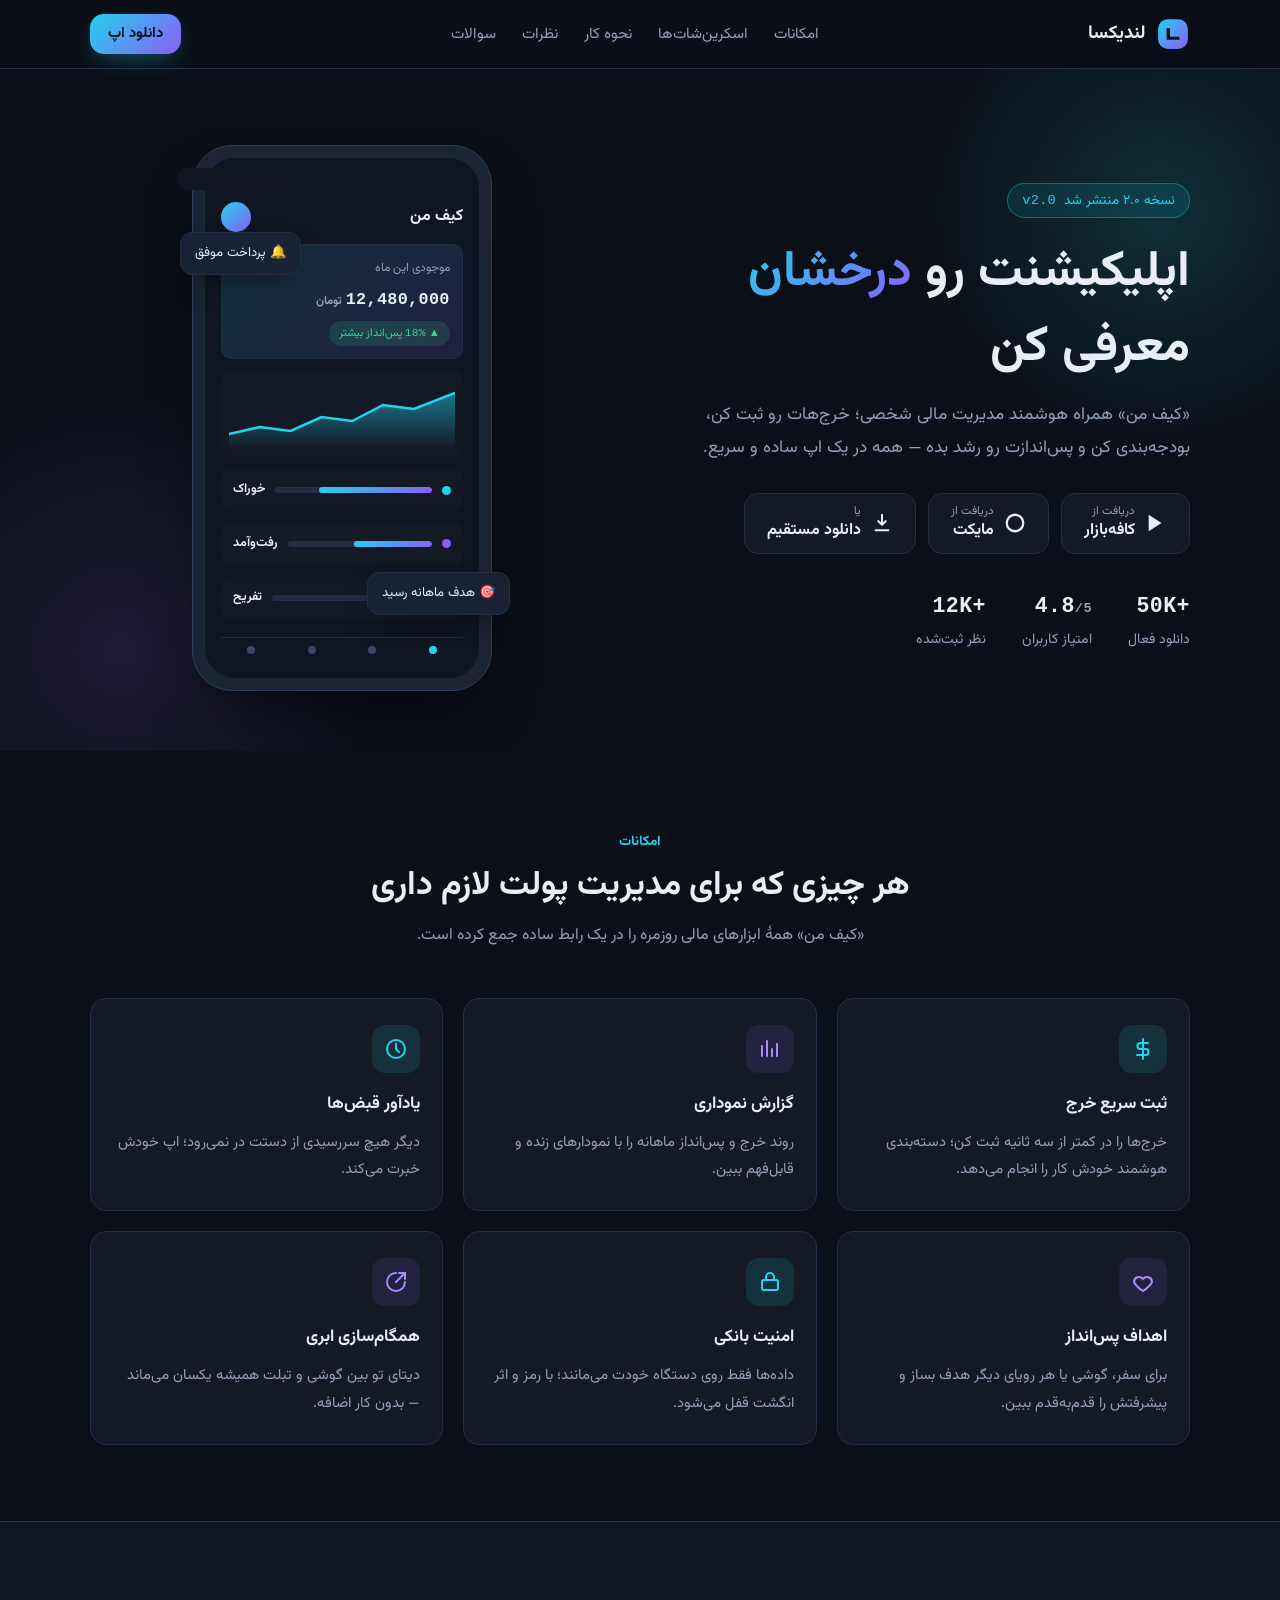
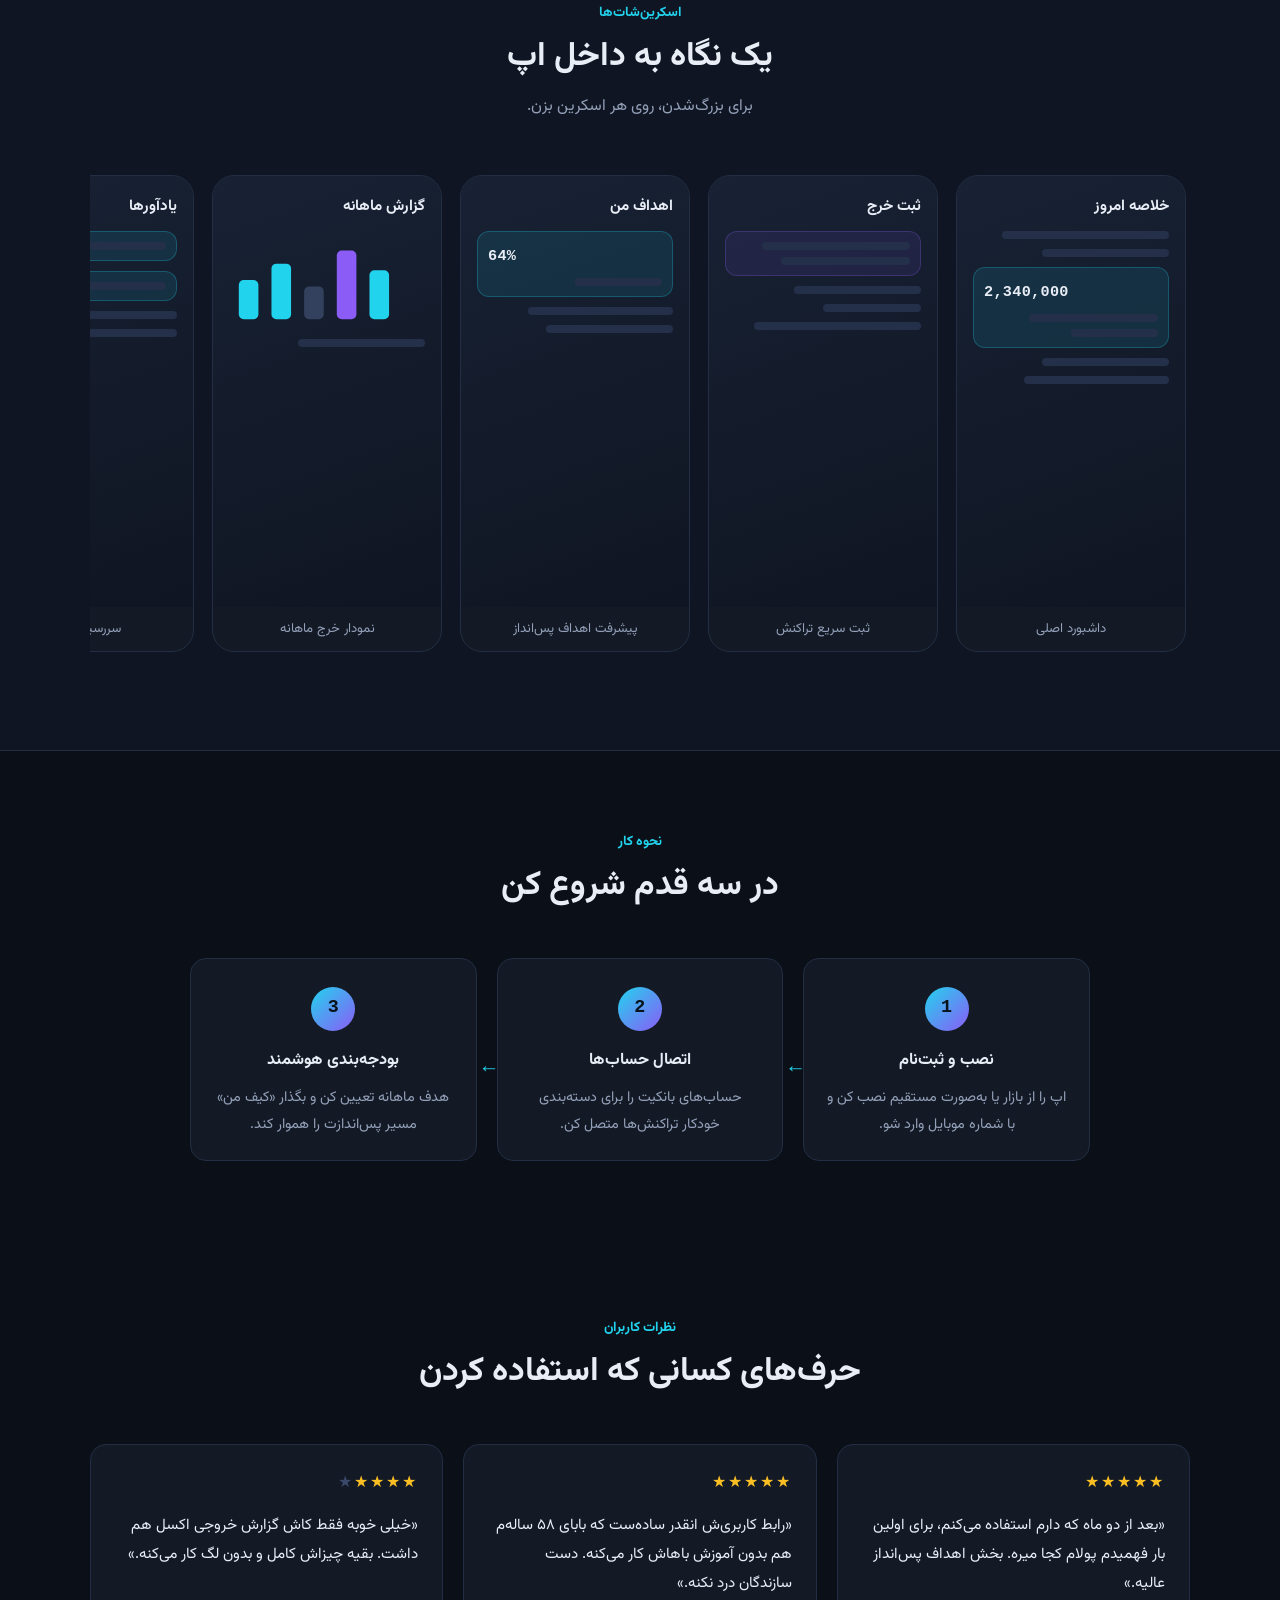
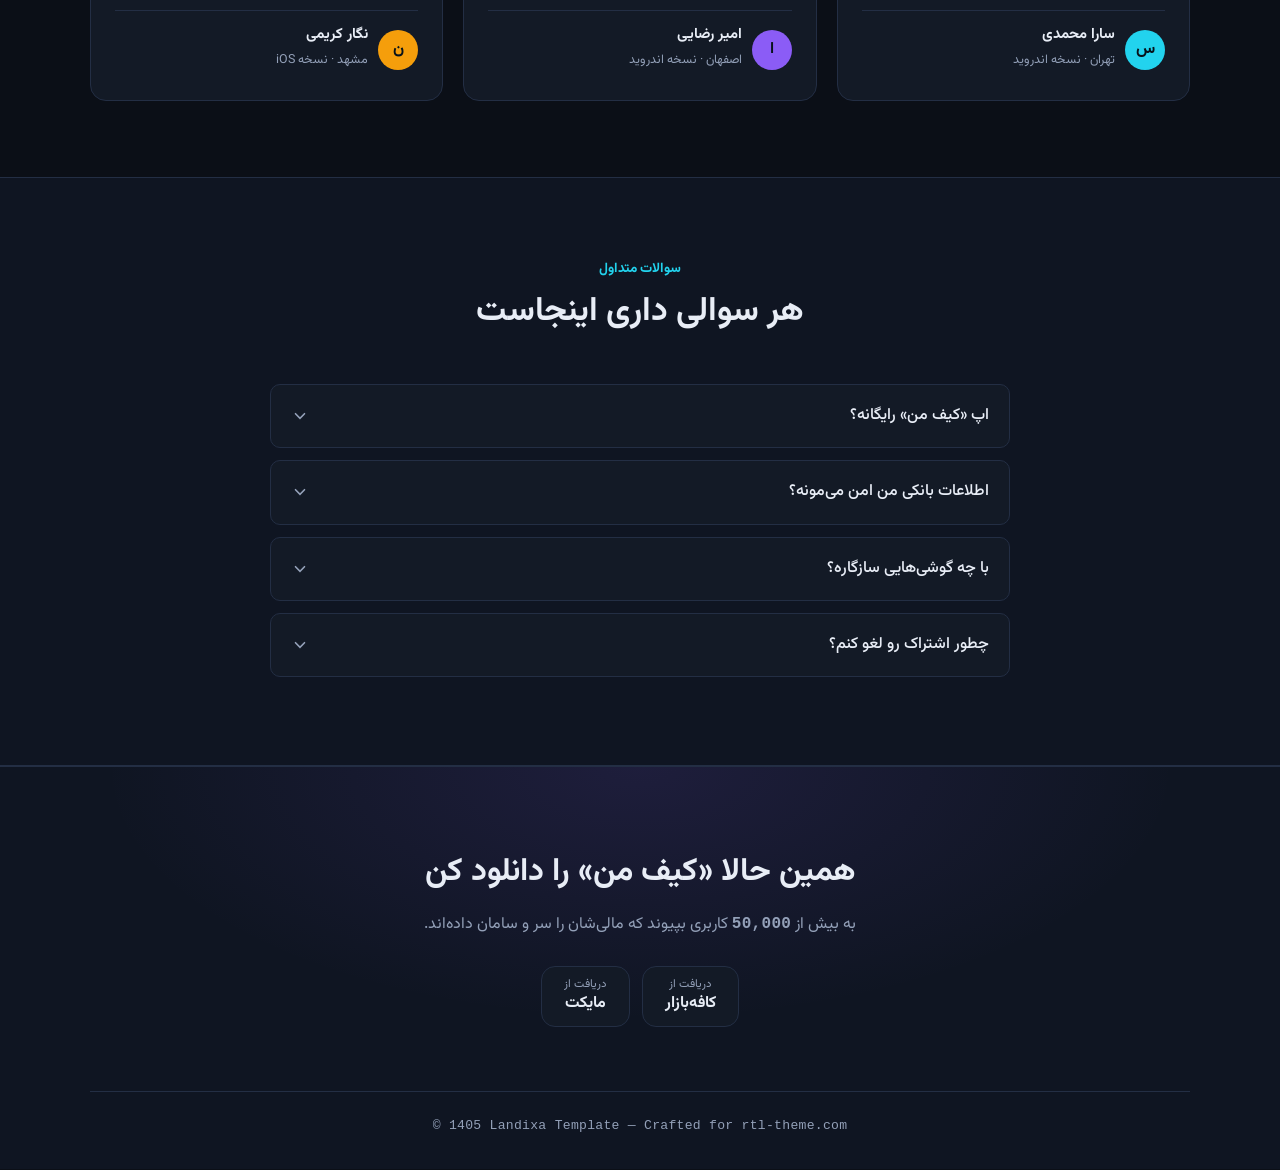
==== index.html @ c75c2a71 "bootstrap: import v1 draft + agent instructions, roadmap, design system" ====
<!DOCTYPE html>
<html lang="fa" dir="rtl">
<head>
<meta charset="UTF-8">
<meta name="viewport" content="width=device-width, initial-scale=1.0">
<title>لندیکسا | قالب HTML لندینگ معرفی اپلیکیشن</title>
<meta name="description" content="لندیکسا، قالب HTML راست‌چین برای معرفی و دانلود اپلیکیشن موبایل — سریع، ریسپانسیو و بدون وابستگی خارجی">
<link rel="stylesheet" href="assets/css/style.css">
</head>
<body>

<!-- ===== Header ===== -->
<header class="site-header" id="top">
  <div class="container header-inner">
    <a class="brand" href="#top" aria-label="لندیکسا">
      <svg class="brand-mark" viewBox="0 0 32 32" width="34" height="34" aria-hidden="true">
        <defs><linearGradient id="lg" x1="0" y1="0" x2="1" y2="1">
          <stop offset="0" stop-color="#22D3EE"/><stop offset="1" stop-color="#8B5CF6"/>
        </linearGradient></defs>
        <rect x="2" y="2" width="28" height="28" rx="9" fill="url(#lg)"/>
        <path d="M10 21.5V10.5h3.1v8.2H22v2.8z" fill="#0B0F17"/>
      </svg>
      <span class="brand-name">لندیکسا</span>
    </a>
    <nav class="main-nav" id="mainNav" aria-label="منوی اصلی">
      <a href="#features">امکانات</a>
      <a href="#screenshots">اسکرین‌شات‌ها</a>
      <a href="#how">نحوه کار</a>
      <a href="#reviews">نظرات</a>
      <a href="#faq">سوالات</a>
    </nav>
    <div class="header-actions">
      <a class="btn btn-primary btn-sm" href="#download">دانلود اپ</a>
      <button class="nav-toggle" id="navToggle" aria-expanded="false" aria-controls="mainNav" aria-label="باز و بسته کردن منو">
        <span></span><span></span><span></span>
      </button>
    </div>
  </div>
</header>

<main>
<!-- ===== Hero ===== -->
<section class="hero">
  <div class="container hero-grid">
    <div class="hero-copy">
      <span class="hero-badge">نسخه ۲.۰ منتشر شد <bdi class="en">v2.0</bdi></span>
      <h1>اپلیکیشنت رو <span class="grad">درخشان</span> معرفی کن</h1>
      <p class="lead">«کیف من» همراه هوشمند مدیریت مالی شخصی؛ خرج‌هات رو ثبت کن، بودجه‌بندی کن و پس‌اندازت رو رشد بده — همه در یک اپ ساده و سریع.</p>
      <div class="store-buttons">
        <a class="btn btn-store" href="#" aria-label="دریافت از کافه بازار">
          <svg viewBox="0 0 24 24" width="22" height="22" aria-hidden="true"><path d="M4 3l14 9L4 21V3z" fill="currentColor"/></svg>
          <span><small>دریافت از</small>کافه‌بازار</span>
        </a>
        <a class="btn btn-store" href="#" aria-label="دریافت از مایکت">
          <svg viewBox="0 0 24 24" width="22" height="22" aria-hidden="true"><circle cx="12" cy="12" r="9" fill="none" stroke="currentColor" stroke-width="2.5"/></svg>
          <span><small>دریافت از</small>مایکت</span>
        </a>
        <a class="btn btn-store" href="#" aria-label="دانلود مستقیم فایل نصب">
          <svg viewBox="0 0 24 24" width="22" height="22" aria-hidden="true"><path d="M12 3v11m0 0l-4-4m4 4l4-4M5 20h14" fill="none" stroke="currentColor" stroke-width="2.2" stroke-linecap="round"/></svg>
          <span><small>یا</small>دانلود مستقیم</span>
        </a>
      </div>
      <ul class="hero-stats">
        <li><b class="en">50K+</b><span>دانلود فعال</span></li>
        <li><b class="en">4.8<i>/5</i></b><span>امتیاز کاربران</span></li>
        <li><b class="en">12K+</b><span>نظر ثبت‌شده</span></li>
      </ul>
    </div>
    <div class="hero-visual" aria-hidden="true">
      <div class="phone">
        <div class="phone-notch"></div>
        <div class="phone-screen">
          <div class="app-head">
            <span class="app-title">کیف من</span>
            <span class="app-avatar"></span>
          </div>
          <div class="app-balance">
            <small>موجودی این ماه</small>
            <b><span class="en">12,480,000</span> <i>تومان</i></b>
            <span class="chip chip-up">▲ <span class="en">18%</span> پس‌انداز بیشتر</span>
          </div>
          <div class="app-chart">
            <svg viewBox="0 0 220 70" preserveAspectRatio="none">
              <defs><linearGradient id="cg" x1="0" y1="0" x2="0" y2="1">
                <stop offset="0" stop-color="#22D3EE" stop-opacity=".5"/><stop offset="1" stop-color="#22D3EE" stop-opacity="0"/>
              </linearGradient></defs>
              <path d="M0 55 L30 48 L60 52 L90 38 L120 42 L150 26 L180 30 L220 14 L220 70 L0 70 Z" fill="url(#cg)"/>
              <path d="M0 55 L30 48 L60 52 L90 38 L120 42 L150 26 L180 30 L220 14" fill="none" stroke="#22D3EE" stroke-width="2.5" stroke-linecap="round"/>
            </svg>
          </div>
          <div class="app-row"><span class="dot dot-a"></span><div class="bar"><i style="inline-size:72%"></i></div><b>خوراک</b></div>
          <div class="app-row"><span class="dot dot-b"></span><div class="bar"><i style="inline-size:54%"></i></div><b>رفت‌وآمد</b></div>
          <div class="app-row"><span class="dot dot-c"></span><div class="bar"><i style="inline-size:33%"></i></div><b>تفریح</b></div>
          <div class="app-nav"><span class="on"></span><span></span><span></span><span></span></div>
        </div>
      </div>
      <div class="float-chip fc-1">🔔 پرداخت موفق</div>
      <div class="float-chip fc-2">🎯 هدف ماهانه رسید</div>
    </div>
  </div>
</section>
<!-- ===== Features ===== -->
<section class="section" id="features">
  <div class="container">
    <div class="section-head">
      <span class="kicker">امکانات</span>
      <h2>هر چیزی که برای مدیریت پولت لازم داری</h2>
      <p>«کیف من» همهٔ ابزارهای مالی روزمره را در یک رابط ساده جمع کرده است.</p>
    </div>
    <div class="features-grid">
      <article class="feature-card">
        <div class="feature-icon"><svg viewBox="0 0 24 24" width="24" height="24" fill="none" stroke="currentColor" stroke-width="2" stroke-linecap="round"><path d="M12 2v20M17 6H9.5a3 3 0 000 6h5a3 3 0 010 6H6"/></svg></div>
        <h3>ثبت سریع خرج</h3>
        <p>خرج‌ها را در کمتر از سه ثانیه ثبت کن؛ دسته‌بندی هوشمند خودش کار را انجام می‌دهد.</p>
      </article>
      <article class="feature-card">
        <div class="feature-icon"><svg viewBox="0 0 24 24" width="24" height="24" fill="none" stroke="currentColor" stroke-width="2" stroke-linecap="round"><path d="M4 19V9m5 10V4m5 15v-7m5 7V7"/></svg></div>
        <h3>گزارش نموداری</h3>
        <p>روند خرج و پس‌انداز ماهانه را با نمودارهای زنده و قابل‌فهم ببین.</p>
      </article>
      <article class="feature-card">
        <div class="feature-icon"><svg viewBox="0 0 24 24" width="24" height="24" fill="none" stroke="currentColor" stroke-width="2" stroke-linecap="round"><circle cx="12" cy="12" r="9"/><path d="M12 7v5l3 3"/></svg></div>
        <h3>یادآور قبض‌ها</h3>
        <p>دیگر هیچ سررسیدی از دستت در نمی‌رود؛ اپ خودش خبرت می‌کند.</p>
      </article>
      <article class="feature-card">
        <div class="feature-icon"><svg viewBox="0 0 24 24" width="24" height="24" fill="none" stroke="currentColor" stroke-width="2" stroke-linecap="round"><path d="M12 21s-7-4.6-9-9a5 5 0 019-3 5 5 0 019 3c-2 4.4-9 9-9 9z"/></svg></div>
        <h3>اهداف پس‌انداز</h3>
        <p>برای سفر، گوشی یا هر رویای دیگر هدف بساز و پیشرفتش را قدم‌به‌قدم ببین.</p>
      </article>
      <article class="feature-card">
        <div class="feature-icon"><svg viewBox="0 0 24 24" width="24" height="24" fill="none" stroke="currentColor" stroke-width="2" stroke-linecap="round"><rect x="4" y="10" width="16" height="10" rx="2"/><path d="M8 10V7a4 4 0 018 0v3"/></svg></div>
        <h3>امنیت بانکی</h3>
        <p>داده‌ها فقط روی دستگاه خودت می‌مانند؛ با رمز و اثر انگشت قفل می‌شود.</p>
      </article>
      <article class="feature-card">
        <div class="feature-icon"><svg viewBox="0 0 24 24" width="24" height="24" fill="none" stroke="currentColor" stroke-width="2" stroke-linecap="round"><path d="M21 12a9 9 0 11-9-9"/><path d="M21 3l-9 9"/><path d="M15 3h6v6"/></svg></div>
        <h3>همگام‌سازی ابری</h3>
        <p>دیتای تو بین گوشی و تبلت همیشه یکسان می‌ماند — بدون کار اضافه.</p>
      </article>
    </div>
  </div>
</section>
<!-- ===== Screenshots ===== -->
<section class="section section-alt" id="screenshots">
  <div class="container">
    <div class="section-head">
      <span class="kicker">اسکرین‌شات‌ها</span>
      <h2>یک نگاه به داخل اپ</h2>
      <p>برای بزرگ‌شدن، روی هر اسکرین بزن.</p>
    </div>
    <div class="shots-scroll" tabindex="0" aria-label="گالری اسکرین‌شات — با اسکرول ببینید">
      <figure class="shot" data-shot>
        <div class="shot-screen">
          <b>خلاصه امروز</b>
          <span class="ln ln-a"></span><span class="ln ln-b"></span>
          <div class="shot-block"><b class="en">2,340,000</b><span class="ln ln-c"></span><span class="ln ln-d"></span></div>
          <span class="ln ln-b"></span><span class="ln ln-c"></span>
        </div>
        <figcaption class="shot-caption">داشبورد اصلی</figcaption>
      </figure>
      <figure class="shot" data-shot>
        <div class="shot-screen alt">
          <b>ثبت خرج</b>
          <div class="shot-block"><span class="ln ln-a"></span><span class="ln ln-c"></span></div>
          <span class="ln ln-b"></span><span class="ln ln-d"></span><span class="ln ln-a"></span>
        </div>
        <figcaption class="shot-caption">ثبت سریع تراکنش</figcaption>
      </figure>
      <figure class="shot" data-shot>
        <div class="shot-screen">
          <b>اهداف من</b>
          <div class="shot-block"><b class="en">64%</b><span class="ln ln-d"></span></div>
          <span class="ln ln-c"></span><span class="ln ln-b"></span>
        </div>
        <figcaption class="shot-caption">پیشرفت اهداف پس‌انداز</figcaption>
      </figure>
      <figure class="shot" data-shot>
        <div class="shot-screen alt">
          <b>گزارش ماهانه</b>
          <svg viewBox="0 0 120 60" style="inline-size:100%"><rect x="6" y="30" width="12" height="24" rx="3" fill="#22D3EE"/><rect x="26" y="20" width="12" height="34" rx="3" fill="#22D3EE"/><rect x="46" y="34" width="12" height="20" rx="3" fill="#33415E"/><rect x="66" y="12" width="12" height="42" rx="3" fill="#8B5CF6"/><rect x="86" y="24" width="12" height="30" rx="3" fill="#22D3EE"/></svg>
          <span class="ln ln-b"></span>
        </div>
        <figcaption class="shot-caption">نمودار خرج ماهانه</figcaption>
      </figure>
      <figure class="shot" data-shot>
        <div class="shot-screen">
          <b>یادآورها</b>
          <div class="shot-block"><span class="ln ln-a"></span></div>
          <div class="shot-block"><span class="ln ln-c"></span></div>
          <span class="ln ln-b"></span><span class="ln ln-d"></span>
        </div>
        <figcaption class="shot-caption">سررسید قبض‌ها</figcaption>
      </figure>
    </div>
  </div>
</section>

<!-- ===== How it works ===== -->
<section class="section" id="how">
  <div class="container">
    <div class="section-head">
      <span class="kicker">نحوه کار</span>
      <h2>در سه قدم شروع کن</h2>
    </div>
    <ol class="steps-grid">
      <li class="step-card">
        <b class="step-num en">1</b>
        <h3>نصب و ثبت‌نام</h3>
        <p>اپ را از بازار یا به‌صورت مستقیم نصب کن و با شماره موبایل وارد شو.</p>
      </li>
      <li class="step-card">
        <b class="step-num en">2</b>
        <h3>اتصال حساب‌ها</h3>
        <p>حساب‌های بانکیت را برای دسته‌بندی خودکار تراکنش‌ها متصل کن.</p>
      </li>
      <li class="step-card">
        <b class="step-num en">3</b>
        <h3>بودجه‌بندی هوشمند</h3>
        <p>هدف ماهانه تعیین کن و بگذار «کیف من» مسیر پس‌اندازت را هموار کند.</p>
      </li>
    </ol>
  </div>
</section>
<!-- ===== Reviews ===== -->
<section class="section" id="reviews">
  <div class="container">
    <div class="section-head">
      <span class="kicker">نظرات کاربران</span>
      <h2>حرف‌های کسانی که استفاده کردن</h2>
    </div>
    <div class="reviews-grid">
      <article class="review-card">
        <div class="review-stars" aria-label="امتیاز 5 از 5">★★★★★</div>
        <p>«بعد از دو ماه که دارم استفاده می‌کنم، برای اولین بار فهمیدم پولام کجا میره. بخش اهداف پس‌انداز عالیه.»</p>
        <footer><span class="review-avatar" style="--av:#22D3EE">س</span><div><b>سارا محمدی</b><small>تهران · نسخه اندروید</small></div></footer>
      </article>
      <article class="review-card">
        <div class="review-stars" aria-label="امتیاز 5 از 5">★★★★★</div>
        <p>«رابط کاربری‌ش انقدر ساده‌ست که بابای ۵۸ ساله‌م هم بدون آموزش باهاش کار می‌کنه. دست سازندگان درد نکنه.»</p>
        <footer><span class="review-avatar" style="--av:#8B5CF6">ا</span><div><b>امیر رضایی</b><small>اصفهان · نسخه اندروید</small></div></footer>
      </article>
      <article class="review-card">
        <div class="review-stars" aria-label="امتیاز 4 از 5">★★★★<span class="off">★</span></div>
        <p>«خیلی خوبه فقط کاش گزارش خروجی اکسل هم داشت. بقیه چیزاش کامل و بدون لگ کار می‌کنه.»</p>
        <footer><span class="review-avatar" style="--av:#F59E0B">ن</span><div><b>نگار کریمی</b><small>مشهد · نسخه iOS</small></div></footer>
      </article>
    </div>
  </div>
</section>

<!-- ===== FAQ ===== -->
<section class="section section-alt" id="faq">
  <div class="container faq-wrap">
    <div class="section-head">
      <span class="kicker">سوالات متداول</span>
      <h2>هر سوالی داری اینجاست</h2>
    </div>
    <details class="faq-item">
      <summary>اپ «کیف من» رایگانه؟<svg class="faq-chev" viewBox="0 0 24 24" width="18" height="18"><path d="M6 9l6 6 6-6" fill="none" stroke="currentColor" stroke-width="2.2" stroke-linecap="round"/></svg></summary>
      <p>نسخه پایه کاملاً رایگانه. امکانات حرفه‌ای مثل گزارش نامحدود و همگام‌سازی ابری در اشتراک «کیف من پلاس» ارائه می‌شود.</p>
    </details>
    <details class="faq-item">
      <summary>اطلاعات بانکی من امن می‌مونه؟<svg class="faq-chev" viewBox="0 0 24 24" width="18" height="18"><path d="M6 9l6 6 6-6" fill="none" stroke="currentColor" stroke-width="2.2" stroke-linecap="round"/></svg></summary>
      <p>بله. داده‌ها به‌صورت رمزنگاری‌شده فقط روی دستگاه شما ذخیره می‌شوند و هیچ اطلاعات حساسی روی سرور نگهداری نمی‌شود.</p>
    </details>
    <details class="faq-item">
      <summary>با چه گوشی‌هایی سازگاره؟<svg class="faq-chev" viewBox="0 0 24 24" width="18" height="18"><path d="M6 9l6 6 6-6" fill="none" stroke="currentColor" stroke-width="2.2" stroke-linecap="round"/></svg></summary>
      <p>اندروید <span class="en">8+</span> و iOS <span class="en">13+</span>. روی تبلت هم رابط بهینه‌شده دارد.</p>
    </details>
    <details class="faq-item">
      <summary>چطور اشتراک رو لغو کنم؟<svg class="faq-chev" viewBox="0 0 24 24" width="18" height="18"><path d="M6 9l6 6 6-6" fill="none" stroke="currentColor" stroke-width="2.2" stroke-linecap="round"/></svg></summary>
      <p>از مسیر تنظیمات ← حساب کاربری ← مدیریت اشتراک، هر زمان بدون جریمه قابل لغو است.</p>
    </details>
  </div>
</section>

<!-- ===== Final CTA + Footer ===== -->
</main>
<footer class="site-footer" id="download">
  <div class="container">
    <div class="cta-box">
      <h2>همین حالا «کیف من» را دانلود کن</h2>
      <p>به بیش از <b class="en">50,000</b> کاربری بپیوند که مالی‌شان را سر و سامان داده‌اند.</p>
      <div class="store-buttons center">
        <a class="btn btn-store light" href="#" aria-label="دریافت از کافه بازار"><span><small>دریافت از</small>کافه‌بازار</span></a>
        <a class="btn btn-store light" href="#" aria-label="دریافت از مایکت"><span><small>دریافت از</small>مایکت</span></a>
      </div>
    </div>
    <div class="footer-bottom en">© 1405 Landixa Template — Crafted for rtl-theme.com</div>
  </div>
</footer>

<!-- Lightbox (single instance) -->
<div class="lightbox" id="lightbox" role="dialog" aria-modal="true" aria-label="نمایش اسکرین‌شات">
  <button class="lb-close" id="lbClose" aria-label="بستن">×</button>
  <div class="lb-body" id="lbBody"></div>
</div>
<script src="assets/js/main.js" defer></script>
</body>
</html>
---- assets/css/style.css ----
/* ============================================================
   Landixa — RTL App-Landing HTML Template
   style.css · part 1: tokens, base, fonts, header, hero
   Logical properties only (inline-start/end) — LTR twin flips via [dir]
   ============================================================ */

/* ---- Fonts (local, no CDN) ---- */
@font-face{font-family:'Vazirmatn';src:url('../fonts/Vazirmatn-Regular.woff2') format('woff2');
  font-weight:400;font-style:normal;font-display:swap}
@font-face{font-family:'Vazirmatn';src:url('../fonts/Vazirmatn-Medium.woff2') format('woff2');
  font-weight:500 600;font-style:normal;font-display:swap}
@font-face{font-family:'Vazirmatn';src:url('../fonts/Vazirmatn-Bold.woff2') format('woff2');
  font-weight:700 800;font-style:normal;font-display:swap}

/* ---- Design tokens ---- */
:root{
  --bg:#0B0F17;
  --bg-soft:#0F1522;
  --card:#131A26;
  --card-2:#182234;
  --border:#232E44;
  --text:#E8EDF6;
  --muted:#93A0B8;
  --accent:#22D3EE;
  --accent-2:#8B5CF6;
  --grad:linear-gradient(135deg,#22D3EE,#8B5CF6);
  --radius:16px;
  --radius-sm:10px;
  --container:1140px;
  --mono:"Consolas","Menlo",monospace;
}

/* ---- Base / reset ---- */
*,*::before,*::after{box-sizing:border-box;margin:0;padding:0}
html{scroll-behavior:smooth;scroll-padding-block-start:84px}
body{
  font-family:'Vazirmatn',Tahoma,sans-serif;
  background:var(--bg);color:var(--text);
  line-height:1.9;               /* Persian needs tall leading */
  letter-spacing:0;              /* connected script — never track */
  overflow-x:hidden;
  text-align:start;
}
img,svg{display:block;max-width:100%}
a{color:inherit;text-decoration:none}
ul{list-style:none}
button{font-family:inherit;background:none;border:0;color:inherit;cursor:pointer}
.container{max-width:var(--container);margin-inline:auto;padding-inline:20px}

/* Latin fragments (numbers/emails) stay LTR + monospace per house standard */
.en{font-family:var(--mono);direction:ltr;unicode-bidi:isolate;letter-spacing:.02em}

/* Dark custom scrollbar (house standard) */
::-webkit-scrollbar{width:10px;height:10px}
::-webkit-scrollbar-track{background:var(--bg)}
::-webkit-scrollbar-thumb{background:#2A3650;border-radius:8px;border:2px solid var(--bg)}
::-webkit-scrollbar-thumb:hover{background:#3A4869}
html{scrollbar-color:#2A3650 var(--bg);scrollbar-width:thin}

/* Focus ring — visible for keyboard users */
:focus-visible{outline:2px solid var(--accent);outline-offset:3px;border-radius:4px}

/* ---- Buttons ---- */
.btn{display:inline-flex;align-items:center;gap:10px;font-weight:700;border-radius:14px;
  transition:transform .18s ease, box-shadow .18s ease, background-color .18s ease;line-height:1.6}
.btn:hover{transform:translateY(-2px)}
.btn-primary{background:var(--grad);color:#07121A;padding:12px 26px;
  box-shadow:0 8px 24px -8px rgba(34,211,238,.45)}
.btn-primary:hover{box-shadow:0 12px 30px -8px rgba(139,92,246,.55)}
.btn-sm{padding:8px 18px;font-size:.92rem}
.btn-store{background:var(--card);border:1px solid var(--border);padding:10px 22px;color:var(--text)}
.btn-store small{display:block;font-weight:400;font-size:.72rem;color:var(--muted);line-height:1.3}
.btn-store span{font-weight:700;font-size:1rem;line-height:1.5}
.btn-store:hover{background:var(--card-2)}

/* ---- Header ---- */
.site-header{position:sticky;top:0;z-index:50;background:rgba(11,15,23,.82);
  backdrop-filter:blur(14px);-webkit-backdrop-filter:blur(14px);
  border-bottom:1px solid var(--border)}
.header-inner{display:flex;align-items:center;justify-content:space-between;gap:16px;height:68px}
.brand{display:flex;align-items:center;gap:10px;font-weight:800;font-size:1.15rem}
.main-nav{display:flex;gap:26px;font-size:.95rem;color:var(--muted)}
.main-nav a{position:relative;padding-block:6px;transition:color .15s ease}
.main-nav a:hover{color:var(--text)}
.main-nav a::after{content:'';position:absolute;inset-inline-start:0;bottom:0;width:0;height:2px;
  background:var(--grad);border-radius:2px;transition:width .2s ease}
.main-nav a:hover::after{width:100%}
.header-actions{display:flex;align-items:center;gap:12px}
.nav-toggle{display:none;flex-direction:column;gap:5px;padding:8px}
.nav-toggle span{width:22px;height:2px;background:var(--text);border-radius:2px;transition:.25s}
.nav-toggle[aria-expanded="true"] span:nth-child(1){transform:translateY(7px) rotate(45deg)}
.nav-toggle[aria-expanded="true"] span:nth-child(2){opacity:0}
.nav-toggle[aria-expanded="true"] span:nth-child(3){transform:translateY(-7px) rotate(-45deg)}

/* ---- Hero ---- */
.hero{position:relative;padding-block:76px 60px;overflow:hidden}
.hero::before{content:'';position:absolute;inset-inline-start:-140px;top:-120px;width:520px;height:520px;
  background:radial-gradient(circle,rgba(34,211,238,.16),transparent 65%);pointer-events:none}
.hero::after{content:'';position:absolute;inset-inline-end:-160px;bottom:-180px;width:560px;height:560px;
  background:radial-gradient(circle,rgba(139,92,246,.14),transparent 65%);pointer-events:none}
.hero-grid{position:relative;display:grid;grid-template-columns:1.05fr .95fr;gap:40px;align-items:center}
.hero-badge{display:inline-flex;align-items:center;gap:8px;background:rgba(34,211,238,.1);
  border:1px solid rgba(34,211,238,.35);color:var(--accent);border-radius:999px;
  padding:4px 14px;font-size:.85rem;margin-block-end:18px}
.hero h1{font-size:clamp(1.9rem,4.2vw,3.1rem);font-weight:800;line-height:1.5;margin-block-end:14px}
.grad{background:var(--grad);-webkit-background-clip:text;background-clip:text;color:transparent}
.lead{color:var(--muted);font-size:1.08rem;max-width:52ch;margin-block-end:28px}
.store-buttons{display:flex;flex-wrap:wrap;gap:12px;margin-block-end:32px}
.hero-stats{display:flex;gap:36px;flex-wrap:wrap}
.hero-stats li{display:flex;flex-direction:column}
.hero-stats b{font-size:1.35rem;font-weight:800}
.hero-stats b i{font-style:normal;font-size:.85rem;color:var(--muted)}
.hero-stats span{color:var(--muted);font-size:.88rem}
/* ---- Hero phone mockup (pure CSS/SVG) ---- */
.hero-visual{position:relative;width:fit-content;margin-inline:auto}
.phone{width:min(300px,80vw);background:#1B2434;border:1px solid #303D5C;border-radius:40px;
  padding:12px;box-shadow:0 30px 60px -20px rgba(0,0,0,.6);position:relative;z-index:1;
  animation:floaty 6s ease-in-out infinite}
@keyframes floaty{0%,100%{transform:translateY(0)}50%{transform:translateY(-10px)}}
.phone-notch{position:absolute;top:22px;inset-inline-start:50%;transform:translateX(-50%);
  width:110px;height:22px;background:#10151F;border-radius:999px;z-index:2}
.phone-screen{background:var(--bg-soft);border-radius:30px;padding:44px 16px 16px;display:flex;
  flex-direction:column;gap:12px;min-height:520px}
.app-head{display:flex;align-items:center;justify-content:space-between}
.app-title{font-weight:800;font-size:1rem}
.app-avatar{width:30px;height:30px;border-radius:50%;background:var(--grad)}
.app-balance{background:linear-gradient(135deg,rgba(34,211,238,.14),rgba(139,92,246,.14));
  border:1px solid var(--border);border-radius:var(--radius-sm);padding:12px;display:flex;
  flex-direction:column;gap:4px}
.app-balance small{color:var(--muted);font-size:.75rem}
.app-balance b{font-size:1.05rem}
.app-balance i{font-style:normal;font-size:.72rem;color:var(--muted)}
.chip{align-self:flex-start;border-radius:999px;padding:2px 10px;font-size:.7rem}
.chip-up{background:rgba(52,211,153,.15);color:#34D399}
.app-chart{background:var(--card);border-radius:var(--radius-sm);padding:8px;height:86px}
.app-chart svg{width:100%;height:100%}
.app-row{display:flex;align-items:center;gap:10px;background:var(--card);
  border-radius:var(--radius-sm);padding:9px 12px;font-size:.78rem}
.dot{width:9px;height:9px;border-radius:50%}
.dot-a{background:#22D3EE}.dot-b{background:#8B5CF6}.dot-c{background:#F59E0B}
.bar{flex:1;height:6px;background:#232E44;border-radius:99px;overflow:hidden}
.bar i{display:block;height:100%;background:var(--grad);border-radius:99px}
.app-nav{margin-top:auto;display:flex;justify-content:space-around;padding-block:8px;
  border-top:1px solid var(--border)}
.app-nav span{width:8px;height:8px;border-radius:50%;background:#3A4869}
.app-nav .on{background:var(--accent)}
.float-chip{position:absolute;background:var(--card-2);border:1px solid var(--border);
  border-radius:12px;padding:8px 14px;font-size:.82rem;box-shadow:0 12px 28px -10px rgba(0,0,0,.55);z-index:2}
.fc-1{top:16%;inset-inline-end:-4%;animation:floaty 7s ease-in-out infinite}
.fc-2{bottom:14%;inset-inline-start:-6%;animation:floaty 8s ease-in-out infinite reverse}

/* ---- Section scaffolding ---- */
.section{padding-block:76px}
.section-head{text-align:center;max-width:60ch;margin-inline:auto;margin-block-end:46px}
.section-head .kicker{display:inline-block;color:var(--accent);font-weight:700;font-size:.85rem;
  margin-block-end:6px}
.section-head h2{font-size:clamp(1.5rem,3vw,2.1rem);font-weight:800;line-height:1.5}
.section-head p{color:var(--muted);margin-block-start:10px}

/* ---- Features grid ---- */
.features-grid{display:grid;grid-template-columns:repeat(3,1fr);gap:20px}
.feature-card{background:var(--card);border:1px solid var(--border);border-radius:var(--radius);
  padding:26px 22px;transition:transform .2s ease,border-color .2s ease}
.feature-card:hover{transform:translateY(-4px);border-color:#3A4869}
.feature-icon{width:48px;height:48px;border-radius:13px;display:grid;place-items:center;
  background:rgba(34,211,238,.12);color:var(--accent);margin-block-end:16px}
.feature-card:nth-child(even) .feature-icon{background:rgba(139,92,246,.12);color:#A78BFA}
.feature-card h3{font-size:1.05rem;font-weight:700;margin-block-end:8px}
.feature-card p{color:var(--muted);font-size:.92rem}
/* ---- Screenshots strip ---- */
.section-alt{background:var(--bg-soft);border-block:1px solid var(--border)}
.shots-scroll{display:flex;gap:18px;overflow-x:auto;padding:6px 4px 22px;
  scroll-snap-type:x mandatory}
.shots-scroll .shot{flex:0 0 auto;width:min(230px,60vw);scroll-snap-align:center;
  border-radius:22px;border:1px solid var(--border);overflow:hidden;cursor:zoom-in;
  transition:border-color .2s ease,transform .2s ease;background:var(--card)}
.shots-scroll .shot:hover{border-color:#3A4869;transform:translateY(-4px)}
.shot-screen{aspect-ratio:9/17;display:flex;flex-direction:column;gap:10px;padding:16px;
  background:linear-gradient(160deg,var(--card-2),var(--bg-soft))}
.shot-screen b{font-size:.95rem}
.shot-screen .ln{height:8px;border-radius:99px;background:#24304A}
.ln-a{inline-size:85%}.ln-b{inline-size:65%}.ln-c{inline-size:74%}.ln-d{inline-size:50%}
.shot-block{border-radius:12px;background:rgba(34,211,238,.1);border:1px solid rgba(34,211,238,.25);
  padding:10px;display:flex;flex-direction:column;gap:7px}
.shot-screen.alt .shot-block{background:rgba(139,92,246,.1);border-color:rgba(139,92,246,.25)}
.shot-caption{padding:10px 14px;font-size:.82rem;color:var(--muted);text-align:center}

/* lightbox */
.lightbox{position:fixed;inset:0;z-index:100;display:none;place-items:center;
  background:rgba(5,8,14,.86);backdrop-filter:blur(6px)}
.lightbox.open{display:grid}
.lightbox .lb-body{width:min(320px,88vw);max-height:84vh;overflow:auto;border-radius:24px;
  background:var(--bg-soft);border:1px solid var(--border);box-shadow:0 40px 80px -20px #000}
.lb-close{position:absolute;top:20px;inset-inline-end:24px;font-size:1.6rem;color:var(--muted);
  width:44px;height:44px;border-radius:50%;background:var(--card);border:1px solid var(--border)}
.lb-close:hover{color:var(--text)}

/* ---- How it works ---- */
.steps-grid{counter-reset:step;display:grid;grid-template-columns:repeat(3,1fr);gap:20px;
  max-width:900px;margin-inline:auto}
.step-card{position:relative;background:var(--card);border:1px solid var(--border);
  border-radius:var(--radius);padding:28px 22px 22px;text-align:center;
  display:flex;flex-direction:column;align-items:center;gap:8px}
.step-num{width:44px;height:44px;border-radius:50%;background:var(--grad);color:#07121A;
  font-weight:800;font-size:1.15rem;display:grid;place-items:center;margin-block-end:6px}
.step-card h3{font-size:1.02rem;font-weight:700}
.step-card p{color:var(--muted);font-size:.9rem}

/* arrow between steps points forward in reading order (RTL-aware) */
.steps-grid{position:relative}
@media(min-width:769px){
  .step-card:not(:last-child)::after{content:'←';position:absolute;top:46%;
    inset-inline-end:-19px;font-size:1.3rem;color:var(--accent);z-index:2}
}
[dir="ltr"] .step-card:not(:last-child)::after{content:'→'}
/* ---- Reviews ---- */
.reviews-grid{display:grid;grid-template-columns:repeat(3,1fr);gap:20px}
.review-card{background:var(--card);border:1px solid var(--border);border-radius:var(--radius);
  padding:24px;display:flex;flex-direction:column;gap:12px}
.review-stars{color:#FBBF24;font-size:1rem;letter-spacing:2px}
.review-stars .off{color:#3A4869}
.review-card p{color:var(--text);font-size:.95rem}
.review-card footer{display:flex;align-items:center;gap:10px;margin-block-start:auto;
  padding-block-start:14px;border-block-start:1px solid var(--border)}
.review-avatar{width:40px;height:40px;border-radius:50%;display:grid;place-items:center;
  font-weight:800;color:#07121A;background:var(--av,var(--accent))}
.review-card footer b{font-size:.92rem;display:block;line-height:1.4}
.review-card footer small{color:var(--muted);font-size:.78rem}

/* ---- FAQ (native details, zero-JS fallback) ---- */
.faq-wrap{max-width:780px}
.faq-item{background:var(--card);border:1px solid var(--border);border-radius:var(--radius-sm);
  margin-block-end:12px;overflow:hidden}
.faq-item summary{list-style:none;display:flex;align-items:center;justify-content:space-between;
  gap:12px;padding:16px 20px;font-weight:600;cursor:pointer}
.faq-item summary::-webkit-details-marker{display:none}
.faq-chev{flex:0 0 auto;color:var(--muted);transition:transform .25s ease}
.faq-item[open] .faq-chev{transform:rotate(180deg)}
.faq-item[open] summary{color:var(--accent)}
.faq-item p{padding:0 20px 18px;color:var(--muted);font-size:.94rem}

/* ---- Final CTA + Footer ---- */
.site-footer{padding-block:80px 30px;background:
  radial-gradient(60% 90% at 50% 0%,rgba(139,92,246,.12),transparent 70%),var(--bg-soft);
  border-block-start:1px solid var(--border)}
.cta-box{text-align:center;max-width:560px;margin-inline:auto;margin-block-end:64px}
.cta-box h2{font-size:clamp(1.4rem,3vw,2rem);font-weight:800;margin-block-end:10px;line-height:1.6}
.cta-box p{color:var(--muted);margin-block-end:26px}
.store-buttons.center{justify-content:center}
.btn-store.light:hover{border-color:var(--accent)}
.footer-bottom{color:var(--muted);font-size:.82rem;text-align:center;
  padding-block-start:22px;border-block-start:1px solid var(--border)}
/* ---- Responsive ---- */
@media(max-width:960px){
  .hero-grid{grid-template-columns:1fr;text-align:center}
  .hero-copy{display:flex;flex-direction:column;align-items:center}
  .lead{margin-inline:auto}
  .features-grid,.reviews-grid{grid-template-columns:repeat(2,1fr)}
  .steps-grid{grid-template-columns:1fr;max-width:440px}
}
@media(min-width:769px) and (max-width:960px){
  .step-card:not(:last-child)::after{content:''}
}
@media(max-width:768px){
  html{scroll-padding-block-start:70px}
  .main-nav{position:fixed;inset-block-start:68px;inset-inline:0;flex-direction:column;
    background:var(--bg-soft);border-block:1px solid var(--border);padding:18px 24px;gap:16px;
    transform:translateY(-130%);transition:transform .28s ease;z-index:40}
  .main-nav.open{transform:translateY(0)}
  .nav-toggle{display:flex}
  .header-actions .btn{display:none}  /* hero store buttons are immediately visible below */
  .hero{padding-block:48px 40px}
  .section{padding-block:56px}
  .float-chip{display:none}
  .fc-1{inset-inline-end:0}.fc-2{inset-inline-start:0}
  .features-grid,.reviews-grid{grid-template-columns:1fr}
  .store-buttons .btn-store{flex:1 1 auto;justify-content:center}
  .hero-stats{gap:22px}
}
@media(prefers-reduced-motion:reduce){
  *,*::before,*::after{animation:none!important;transition:none!important}
  html{scroll-behavior:auto}
}

/* ---- Reveal-on-scroll states (added by main.js) ---- */
.will-reveal{opacity:0;transform:translateY(18px);
  transition:opacity .55s ease,transform .55s ease}
.will-reveal.revealed{opacity:1;transform:none}

/* ---- Print safety (buyers may print the page) ---- */
@media print{
  body{background:#fff;color:#111}
  .site-header,.site-footer,.lightbox{display:none}
}
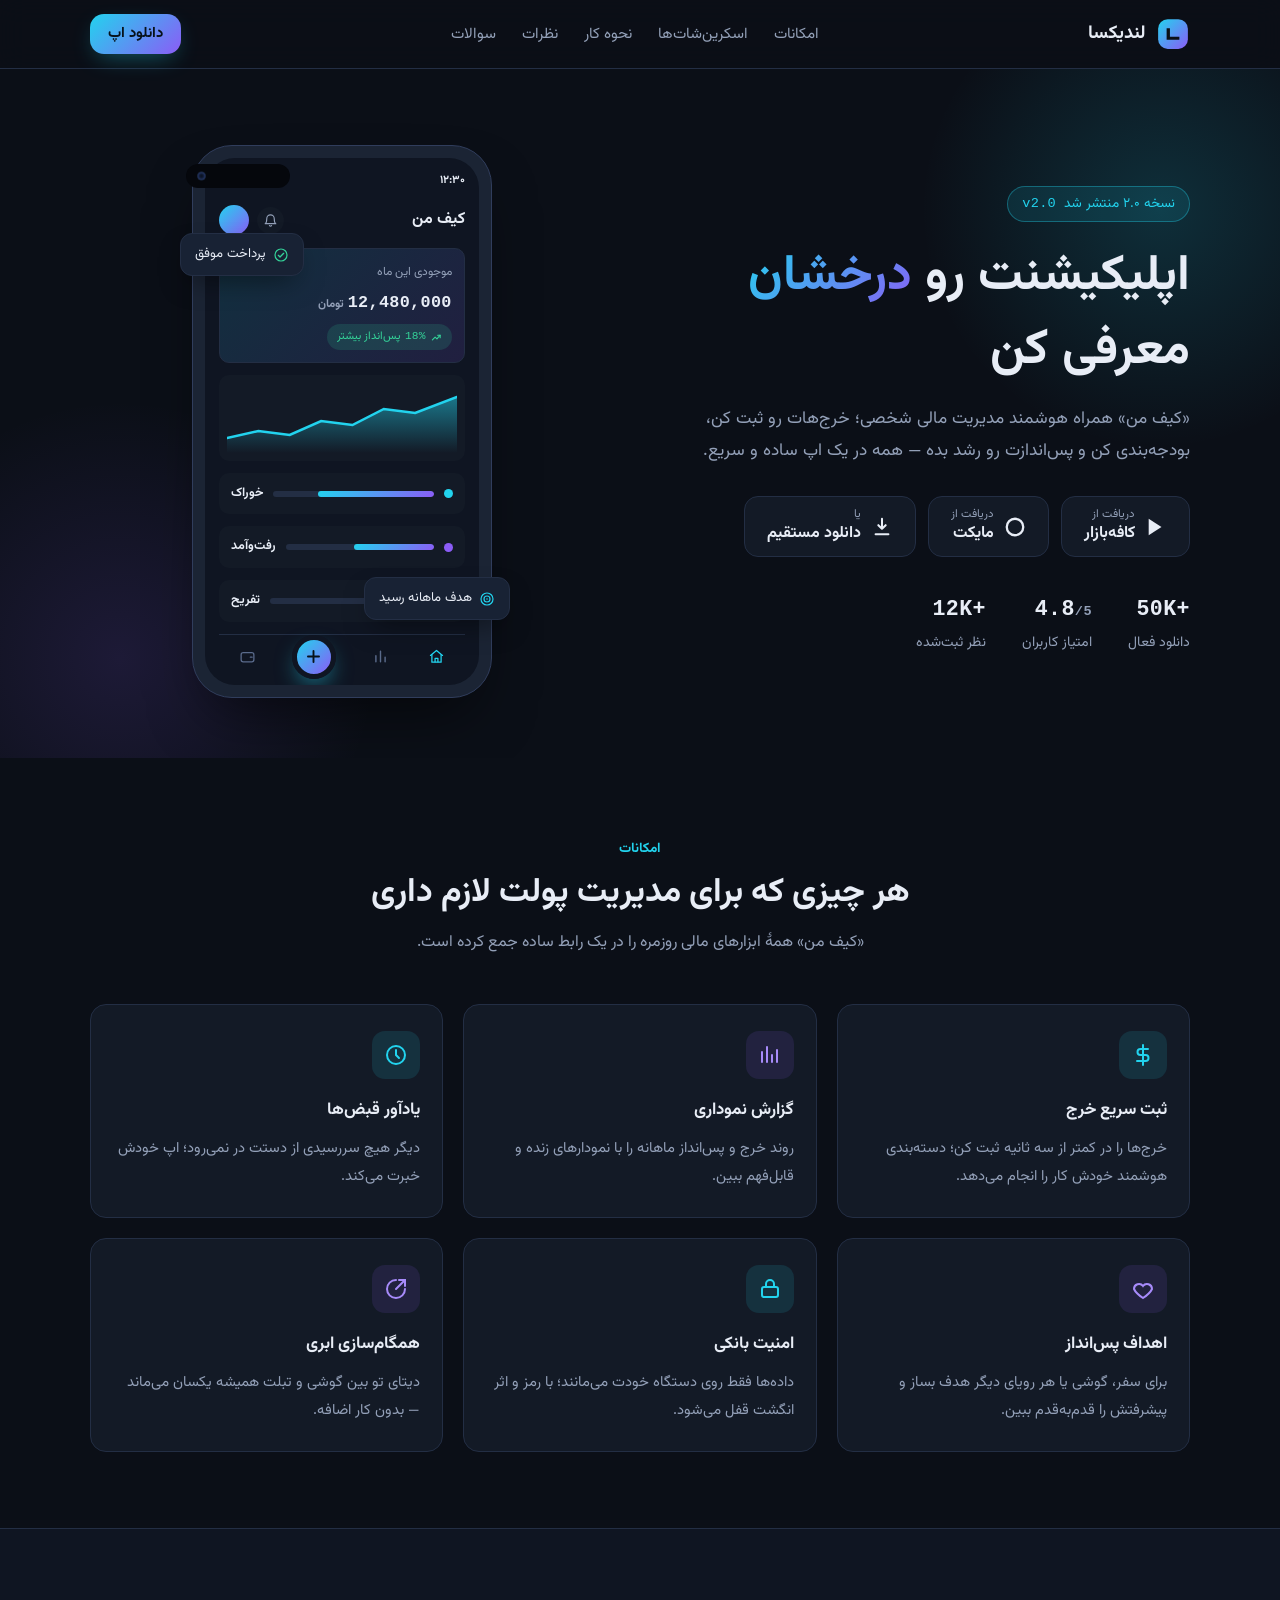
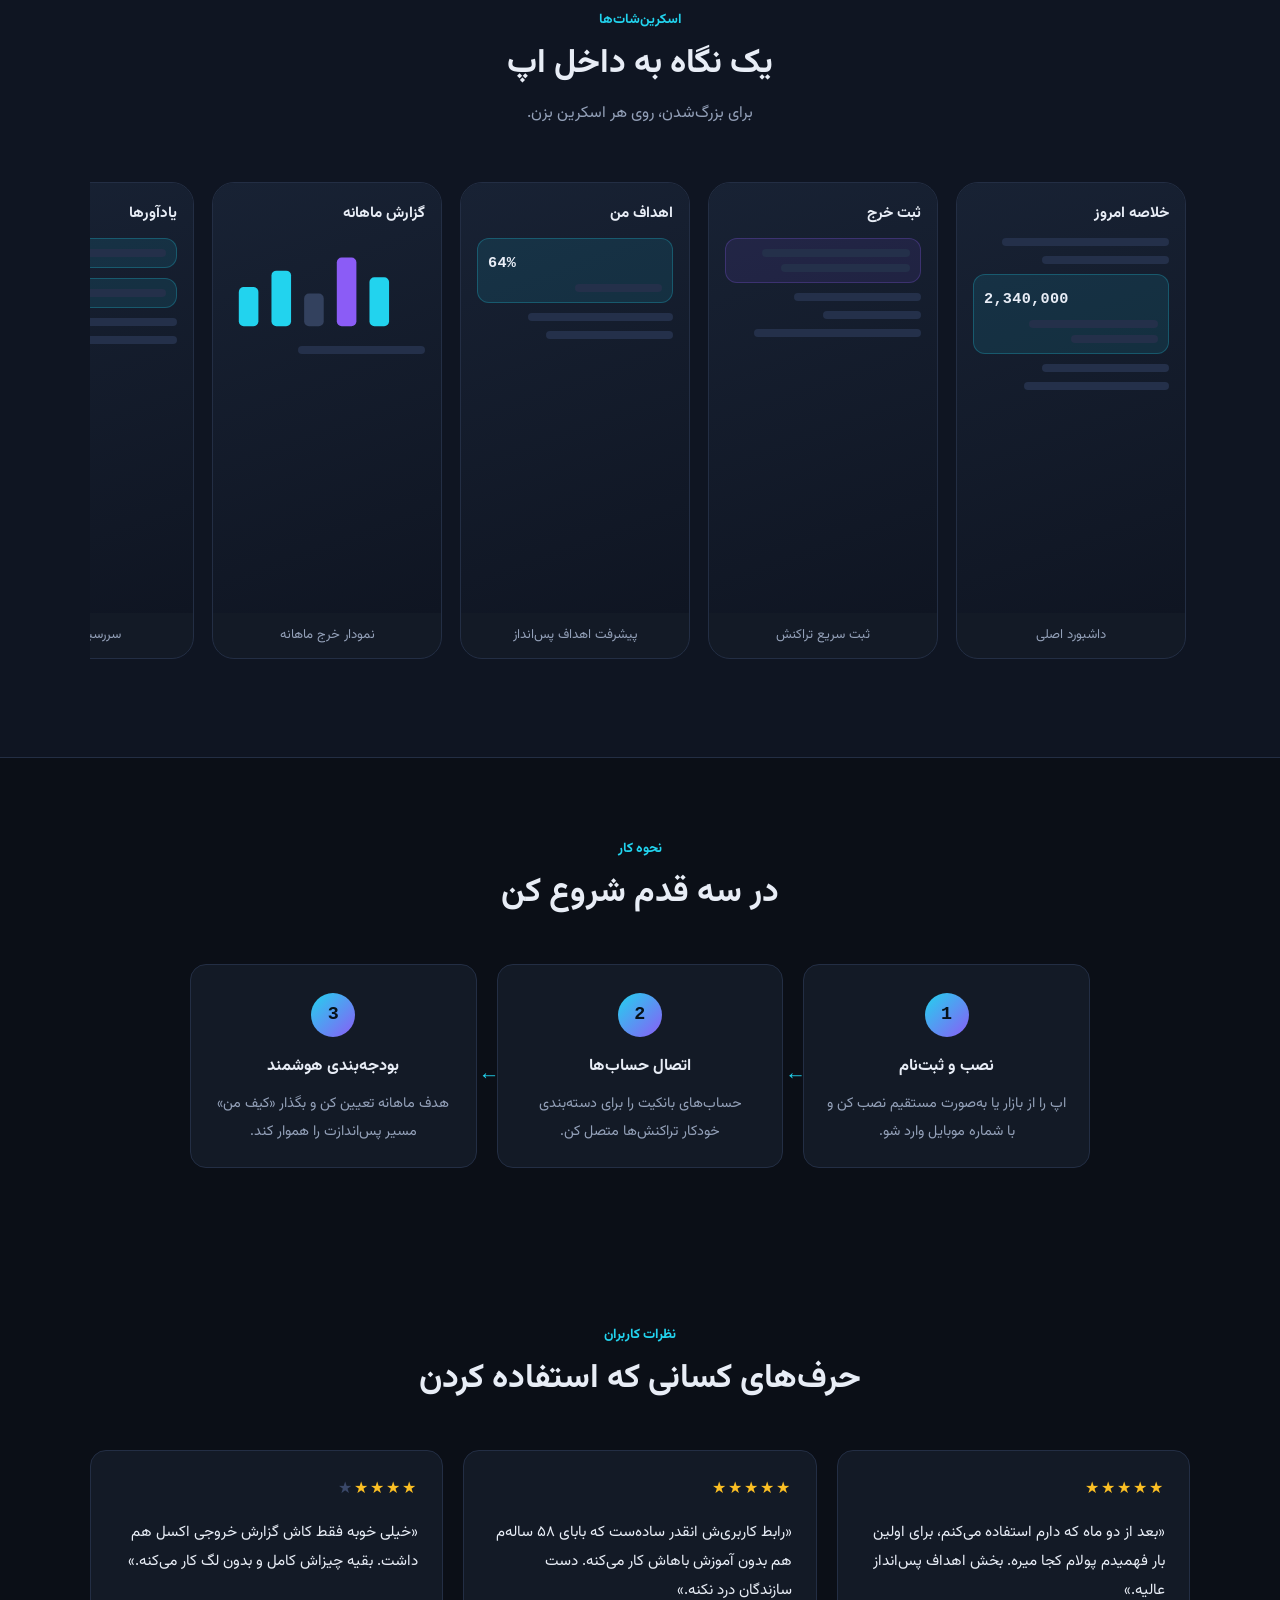
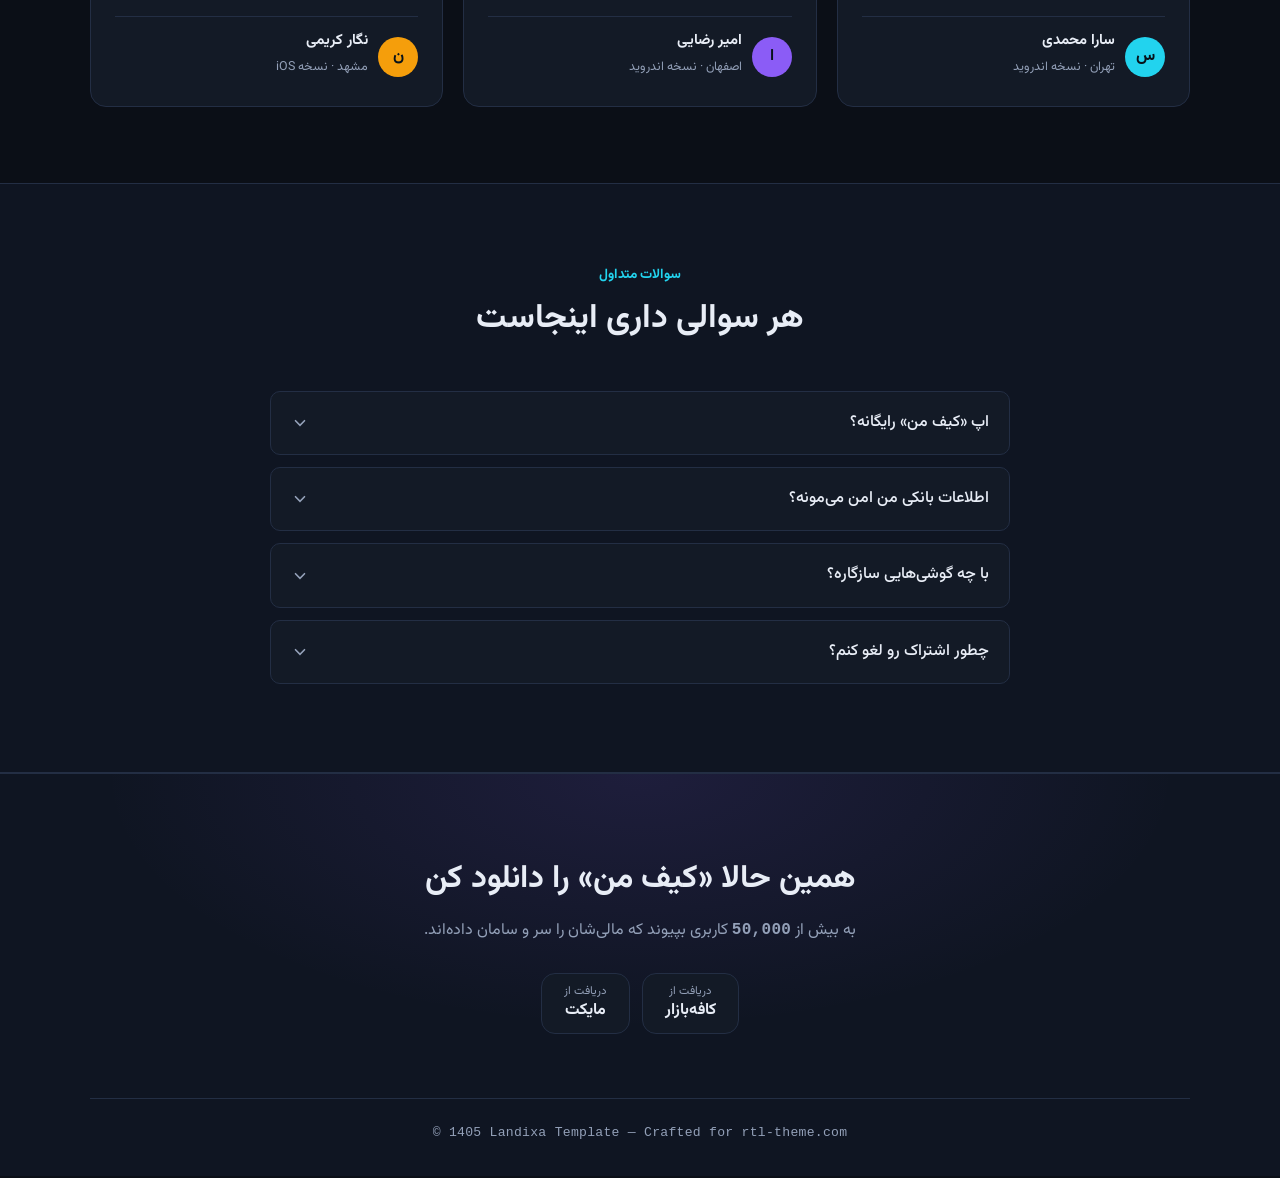
==== commit d2bd9d50: "feat: polish hero phone mockup — status bar, island, realistic screen (ROADMAP Phase 1 item 5) Pure " ====
--- a/index.html
+++ b/index.html
@@ -47,15 +47,16 @@
       <h1>اپلیکیشنت رو <span class="grad">درخشان</span> معرفی کن</h1>
       <p class="lead">«کیف من» همراه هوشمند مدیریت مالی شخصی؛ خرج‌هات رو ثبت کن، بودجه‌بندی کن و پس‌اندازت رو رشد بده — همه در یک اپ ساده و سریع.</p>
       <div class="store-buttons">
-        <a class="btn btn-store" href="#" aria-label="دریافت از کافه بازار">
+        <!-- placeholder links: replace each href with the real store / APK link -->
+        <a class="btn btn-store" href="#" data-store-demo aria-label="دریافت از کافه بازار">
           <svg viewBox="0 0 24 24" width="22" height="22" aria-hidden="true"><path d="M4 3l14 9L4 21V3z" fill="currentColor"/></svg>
           <span><small>دریافت از</small>کافه‌بازار</span>
         </a>
-        <a class="btn btn-store" href="#" aria-label="دریافت از مایکت">
+        <a class="btn btn-store" href="#" data-store-demo aria-label="دریافت از مایکت">
           <svg viewBox="0 0 24 24" width="22" height="22" aria-hidden="true"><circle cx="12" cy="12" r="9" fill="none" stroke="currentColor" stroke-width="2.5"/></svg>
           <span><small>دریافت از</small>مایکت</span>
         </a>
-        <a class="btn btn-store" href="#" aria-label="دانلود مستقیم فایل نصب">
+        <a class="btn btn-store" href="#" data-store-demo aria-label="دانلود مستقیم فایل نصب">
           <svg viewBox="0 0 24 24" width="22" height="22" aria-hidden="true"><path d="M12 3v11m0 0l-4-4m4 4l4-4M5 20h14" fill="none" stroke="currentColor" stroke-width="2.2" stroke-linecap="round"/></svg>
           <span><small>یا</small>دانلود مستقیم</span>
         </a>
@@ -68,19 +69,35 @@
     </div>
     <div class="hero-visual" aria-hidden="true">
       <div class="phone">
-        <div class="phone-notch"></div>
+        <div class="phone-notch"><span class="phone-cam"></span></div>
         <div class="phone-screen">
+          <div class="status-bar">
+            <span class="status-time">۱۲:۳۰</span>
+            <span class="status-icons">
+              <svg viewBox="0 0 24 24" width="14" height="14" aria-hidden="true"><path d="M3 18h3v-4H3v4zm5.5 0h3V9h-3v9zM14 18h3V5h-3v13zm5.5 0h3v-8h-3v8z" fill="currentColor"/></svg>
+              <svg viewBox="0 0 24 24" width="15" height="15" aria-hidden="true"><path d="M2.5 9.5a14 14 0 0119 0M5.5 13a9.5 9.5 0 0113 0M8.6 16.4a5 5 0 016.8 0" fill="none" stroke="currentColor" stroke-width="2" stroke-linecap="round"/><circle cx="12" cy="19.5" r="1.6" fill="currentColor"/></svg>
+              <svg viewBox="0 0 24 24" width="18" height="18" aria-hidden="true"><rect x="2" y="8" width="17" height="9" rx="2.5" fill="none" stroke="currentColor" stroke-width="1.8"/><path d="M22 11v3" stroke="currentColor" stroke-width="2" stroke-linecap="round"/><rect x="4.5" y="10.5" width="9" height="4" rx="1" fill="currentColor"/></svg>
+            </span>
+          </div>
           <div class="app-head">
             <span class="app-title">کیف من</span>
-            <span class="app-avatar"></span>
+            <span class="app-head-end">
+              <span class="app-bell">
+                <svg viewBox="0 0 24 24" width="15" height="15" aria-hidden="true"><path d="M18 9a6 6 0 10-12 0c0 6.5-2.5 8-2.5 8h17S18 15.5 18 9z" fill="none" stroke="currentColor" stroke-width="1.8" stroke-linecap="round" stroke-linejoin="round"/><path d="M10.3 20a2 2 0 003.4 0" fill="none" stroke="currentColor" stroke-width="1.8" stroke-linecap="round"/></svg>
+              </span>
+              <span class="app-avatar"></span>
+            </span>
           </div>
           <div class="app-balance">
             <small>موجودی این ماه</small>
             <b><span class="en">12,480,000</span> <i>تومان</i></b>
-            <span class="chip chip-up">▲ <span class="en">18%</span> پس‌انداز بیشتر</span>
+            <span class="chip chip-up">
+              <svg viewBox="0 0 24 24" width="11" height="11" aria-hidden="true"><path d="M3 17l6-6 4 4 7-8" fill="none" stroke="currentColor" stroke-width="2.4" stroke-linecap="round" stroke-linejoin="round"/><path d="M14.5 7H20v5.5" fill="none" stroke="currentColor" stroke-width="2.4" stroke-linecap="round" stroke-linejoin="round"/></svg>
+              <span class="en">18%</span> پس‌انداز بیشتر
+            </span>
           </div>
           <div class="app-chart">
-            <svg viewBox="0 0 220 70" preserveAspectRatio="none">
+            <svg aria-hidden="true" viewBox="0 0 220 70" preserveAspectRatio="none">
               <defs><linearGradient id="cg" x1="0" y1="0" x2="0" y2="1">
                 <stop offset="0" stop-color="#22D3EE" stop-opacity=".5"/><stop offset="1" stop-color="#22D3EE" stop-opacity="0"/>
               </linearGradient></defs>
@@ -91,11 +108,30 @@
           <div class="app-row"><span class="dot dot-a"></span><div class="bar"><i style="inline-size:72%"></i></div><b>خوراک</b></div>
           <div class="app-row"><span class="dot dot-b"></span><div class="bar"><i style="inline-size:54%"></i></div><b>رفت‌وآمد</b></div>
           <div class="app-row"><span class="dot dot-c"></span><div class="bar"><i style="inline-size:33%"></i></div><b>تفریح</b></div>
-          <div class="app-nav"><span class="on"></span><span></span><span></span><span></span></div>
-        </div>
-      </div>
-      <div class="float-chip fc-1">🔔 پرداخت موفق</div>
-      <div class="float-chip fc-2">🎯 هدف ماهانه رسید</div>
+          <div class="app-nav">
+            <span class="app-nav-btn on">
+              <svg viewBox="0 0 24 24" width="17" height="17" aria-hidden="true"><path d="M3.5 10.5L12 3.5l8.5 7" fill="none" stroke="currentColor" stroke-width="1.8" stroke-linecap="round" stroke-linejoin="round"/><path d="M5.5 9.5V20h13V9.5" fill="none" stroke="currentColor" stroke-width="1.8" stroke-linecap="round" stroke-linejoin="round"/><path d="M10 20v-5.5h4V20" fill="none" stroke="currentColor" stroke-width="1.8" stroke-linejoin="round"/></svg>
+            </span>
+            <span class="app-nav-btn">
+              <svg viewBox="0 0 24 24" width="17" height="17" aria-hidden="true"><path d="M5.5 19.5V11M12 19.5V4.5M18.5 19.5v-6.5" fill="none" stroke="currentColor" stroke-width="2" stroke-linecap="round"/></svg>
+            </span>
+            <span class="app-fab">
+              <svg viewBox="0 0 24 24" width="19" height="19" aria-hidden="true"><path d="M12 5v14M5 12h14" fill="none" stroke="currentColor" stroke-width="2.4" stroke-linecap="round"/></svg>
+            </span>
+            <span class="app-nav-btn">
+              <svg viewBox="0 0 24 24" width="17" height="17" aria-hidden="true"><rect x="3" y="6.5" width="18" height="13" rx="3" fill="none" stroke="currentColor" stroke-width="1.8"/><path d="M16 13h2.5" stroke="currentColor" stroke-width="1.8" stroke-linecap="round"/></svg>
+            </span>
+          </div>
+        </div>
+      </div>
+      <div class="float-chip fc-1">
+        <svg viewBox="0 0 24 24" width="16" height="16" aria-hidden="true"><circle cx="12" cy="12" r="9" fill="none" stroke="currentColor" stroke-width="1.8"/><path d="M8 12.5l2.5 2.5L16 9.5" fill="none" stroke="currentColor" stroke-width="2" stroke-linecap="round" stroke-linejoin="round"/></svg>
+        پرداخت موفق
+      </div>
+      <div class="float-chip fc-2">
+        <svg viewBox="0 0 24 24" width="16" height="16" aria-hidden="true"><circle cx="12" cy="12" r="9" fill="none" stroke="currentColor" stroke-width="1.8"/><circle cx="12" cy="12" r="4.5" fill="none" stroke="currentColor" stroke-width="1.8"/><circle cx="12" cy="12" r="1.2" fill="currentColor"/></svg>
+        هدف ماهانه رسید
+      </div>
     </div>
   </div>
 </section>
@@ -109,32 +145,32 @@
     </div>
     <div class="features-grid">
       <article class="feature-card">
-        <div class="feature-icon"><svg viewBox="0 0 24 24" width="24" height="24" fill="none" stroke="currentColor" stroke-width="2" stroke-linecap="round"><path d="M12 2v20M17 6H9.5a3 3 0 000 6h5a3 3 0 010 6H6"/></svg></div>
+        <div class="feature-icon"><svg aria-hidden="true" viewBox="0 0 24 24" width="24" height="24" fill="none" stroke="currentColor" stroke-width="2" stroke-linecap="round"><path d="M12 2v20M17 6H9.5a3 3 0 000 6h5a3 3 0 010 6H6"/></svg></div>
         <h3>ثبت سریع خرج</h3>
         <p>خرج‌ها را در کمتر از سه ثانیه ثبت کن؛ دسته‌بندی هوشمند خودش کار را انجام می‌دهد.</p>
       </article>
       <article class="feature-card">
-        <div class="feature-icon"><svg viewBox="0 0 24 24" width="24" height="24" fill="none" stroke="currentColor" stroke-width="2" stroke-linecap="round"><path d="M4 19V9m5 10V4m5 15v-7m5 7V7"/></svg></div>
+        <div class="feature-icon"><svg aria-hidden="true" viewBox="0 0 24 24" width="24" height="24" fill="none" stroke="currentColor" stroke-width="2" stroke-linecap="round"><path d="M4 19V9m5 10V4m5 15v-7m5 7V7"/></svg></div>
         <h3>گزارش نموداری</h3>
         <p>روند خرج و پس‌انداز ماهانه را با نمودارهای زنده و قابل‌فهم ببین.</p>
       </article>
       <article class="feature-card">
-        <div class="feature-icon"><svg viewBox="0 0 24 24" width="24" height="24" fill="none" stroke="currentColor" stroke-width="2" stroke-linecap="round"><circle cx="12" cy="12" r="9"/><path d="M12 7v5l3 3"/></svg></div>
+        <div class="feature-icon"><svg aria-hidden="true" viewBox="0 0 24 24" width="24" height="24" fill="none" stroke="currentColor" stroke-width="2" stroke-linecap="round"><circle cx="12" cy="12" r="9"/><path d="M12 7v5l3 3"/></svg></div>
         <h3>یادآور قبض‌ها</h3>
         <p>دیگر هیچ سررسیدی از دستت در نمی‌رود؛ اپ خودش خبرت می‌کند.</p>
       </article>
       <article class="feature-card">
-        <div class="feature-icon"><svg viewBox="0 0 24 24" width="24" height="24" fill="none" stroke="currentColor" stroke-width="2" stroke-linecap="round"><path d="M12 21s-7-4.6-9-9a5 5 0 019-3 5 5 0 019 3c-2 4.4-9 9-9 9z"/></svg></div>
+        <div class="feature-icon"><svg aria-hidden="true" viewBox="0 0 24 24" width="24" height="24" fill="none" stroke="currentColor" stroke-width="2" stroke-linecap="round"><path d="M12 21s-7-4.6-9-9a5 5 0 019-3 5 5 0 019 3c-2 4.4-9 9-9 9z"/></svg></div>
         <h3>اهداف پس‌انداز</h3>
         <p>برای سفر، گوشی یا هر رویای دیگر هدف بساز و پیشرفتش را قدم‌به‌قدم ببین.</p>
       </article>
       <article class="feature-card">
-        <div class="feature-icon"><svg viewBox="0 0 24 24" width="24" height="24" fill="none" stroke="currentColor" stroke-width="2" stroke-linecap="round"><rect x="4" y="10" width="16" height="10" rx="2"/><path d="M8 10V7a4 4 0 018 0v3"/></svg></div>
+        <div class="feature-icon"><svg aria-hidden="true" viewBox="0 0 24 24" width="24" height="24" fill="none" stroke="currentColor" stroke-width="2" stroke-linecap="round"><rect x="4" y="10" width="16" height="10" rx="2"/><path d="M8 10V7a4 4 0 018 0v3"/></svg></div>
         <h3>امنیت بانکی</h3>
         <p>داده‌ها فقط روی دستگاه خودت می‌مانند؛ با رمز و اثر انگشت قفل می‌شود.</p>
       </article>
       <article class="feature-card">
-        <div class="feature-icon"><svg viewBox="0 0 24 24" width="24" height="24" fill="none" stroke="currentColor" stroke-width="2" stroke-linecap="round"><path d="M21 12a9 9 0 11-9-9"/><path d="M21 3l-9 9"/><path d="M15 3h6v6"/></svg></div>
+        <div class="feature-icon"><svg aria-hidden="true" viewBox="0 0 24 24" width="24" height="24" fill="none" stroke="currentColor" stroke-width="2" stroke-linecap="round"><path d="M21 12a9 9 0 11-9-9"/><path d="M21 3l-9 9"/><path d="M15 3h6v6"/></svg></div>
         <h3>همگام‌سازی ابری</h3>
         <p>دیتای تو بین گوشی و تبلت همیشه یکسان می‌ماند — بدون کار اضافه.</p>
       </article>
@@ -150,7 +186,7 @@
       <p>برای بزرگ‌شدن، روی هر اسکرین بزن.</p>
     </div>
     <div class="shots-scroll" tabindex="0" aria-label="گالری اسکرین‌شات — با اسکرول ببینید">
-      <figure class="shot" data-shot>
+      <figure class="shot" data-shot tabindex="0" role="button" aria-label="بزرگ‌نمایی: داشبورد اصلی">
         <div class="shot-screen">
           <b>خلاصه امروز</b>
           <span class="ln ln-a"></span><span class="ln ln-b"></span>
@@ -159,7 +195,7 @@
         </div>
         <figcaption class="shot-caption">داشبورد اصلی</figcaption>
       </figure>
-      <figure class="shot" data-shot>
+      <figure class="shot" data-shot tabindex="0" role="button" aria-label="بزرگ‌نمایی: ثبت سریع تراکنش">
         <div class="shot-screen alt">
           <b>ثبت خرج</b>
           <div class="shot-block"><span class="ln ln-a"></span><span class="ln ln-c"></span></div>
@@ -167,7 +203,7 @@
         </div>
         <figcaption class="shot-caption">ثبت سریع تراکنش</figcaption>
       </figure>
-      <figure class="shot" data-shot>
+      <figure class="shot" data-shot tabindex="0" role="button" aria-label="بزرگ‌نمایی: پیشرفت اهداف پس‌انداز">
         <div class="shot-screen">
           <b>اهداف من</b>
           <div class="shot-block"><b class="en">64%</b><span class="ln ln-d"></span></div>
@@ -175,15 +211,15 @@
         </div>
         <figcaption class="shot-caption">پیشرفت اهداف پس‌انداز</figcaption>
       </figure>
-      <figure class="shot" data-shot>
+      <figure class="shot" data-shot tabindex="0" role="button" aria-label="بزرگ‌نمایی: نمودار خرج ماهانه">
         <div class="shot-screen alt">
           <b>گزارش ماهانه</b>
-          <svg viewBox="0 0 120 60" style="inline-size:100%"><rect x="6" y="30" width="12" height="24" rx="3" fill="#22D3EE"/><rect x="26" y="20" width="12" height="34" rx="3" fill="#22D3EE"/><rect x="46" y="34" width="12" height="20" rx="3" fill="#33415E"/><rect x="66" y="12" width="12" height="42" rx="3" fill="#8B5CF6"/><rect x="86" y="24" width="12" height="30" rx="3" fill="#22D3EE"/></svg>
+          <svg aria-hidden="true" viewBox="0 0 120 60" style="inline-size:100%"><rect x="6" y="30" width="12" height="24" rx="3" fill="#22D3EE"/><rect x="26" y="20" width="12" height="34" rx="3" fill="#22D3EE"/><rect x="46" y="34" width="12" height="20" rx="3" fill="#33415E"/><rect x="66" y="12" width="12" height="42" rx="3" fill="#8B5CF6"/><rect x="86" y="24" width="12" height="30" rx="3" fill="#22D3EE"/></svg>
           <span class="ln ln-b"></span>
         </div>
         <figcaption class="shot-caption">نمودار خرج ماهانه</figcaption>
       </figure>
-      <figure class="shot" data-shot>
+      <figure class="shot" data-shot tabindex="0" role="button" aria-label="بزرگ‌نمایی: سررسید قبض‌ها">
         <div class="shot-screen">
           <b>یادآورها</b>
           <div class="shot-block"><span class="ln ln-a"></span></div>
@@ -257,19 +293,19 @@
       <h2>هر سوالی داری اینجاست</h2>
     </div>
     <details class="faq-item">
-      <summary>اپ «کیف من» رایگانه؟<svg class="faq-chev" viewBox="0 0 24 24" width="18" height="18"><path d="M6 9l6 6 6-6" fill="none" stroke="currentColor" stroke-width="2.2" stroke-linecap="round"/></svg></summary>
+      <summary>اپ «کیف من» رایگانه؟<svg class="faq-chev" aria-hidden="true" viewBox="0 0 24 24" width="18" height="18"><path d="M6 9l6 6 6-6" fill="none" stroke="currentColor" stroke-width="2.2" stroke-linecap="round"/></svg></summary>
       <p>نسخه پایه کاملاً رایگانه. امکانات حرفه‌ای مثل گزارش نامحدود و همگام‌سازی ابری در اشتراک «کیف من پلاس» ارائه می‌شود.</p>
     </details>
     <details class="faq-item">
-      <summary>اطلاعات بانکی من امن می‌مونه؟<svg class="faq-chev" viewBox="0 0 24 24" width="18" height="18"><path d="M6 9l6 6 6-6" fill="none" stroke="currentColor" stroke-width="2.2" stroke-linecap="round"/></svg></summary>
+      <summary>اطلاعات بانکی من امن می‌مونه؟<svg class="faq-chev" aria-hidden="true" viewBox="0 0 24 24" width="18" height="18"><path d="M6 9l6 6 6-6" fill="none" stroke="currentColor" stroke-width="2.2" stroke-linecap="round"/></svg></summary>
       <p>بله. داده‌ها به‌صورت رمزنگاری‌شده فقط روی دستگاه شما ذخیره می‌شوند و هیچ اطلاعات حساسی روی سرور نگهداری نمی‌شود.</p>
     </details>
     <details class="faq-item">
-      <summary>با چه گوشی‌هایی سازگاره؟<svg class="faq-chev" viewBox="0 0 24 24" width="18" height="18"><path d="M6 9l6 6 6-6" fill="none" stroke="currentColor" stroke-width="2.2" stroke-linecap="round"/></svg></summary>
+      <summary>با چه گوشی‌هایی سازگاره؟<svg class="faq-chev" aria-hidden="true" viewBox="0 0 24 24" width="18" height="18"><path d="M6 9l6 6 6-6" fill="none" stroke="currentColor" stroke-width="2.2" stroke-linecap="round"/></svg></summary>
       <p>اندروید <span class="en">8+</span> و iOS <span class="en">13+</span>. روی تبلت هم رابط بهینه‌شده دارد.</p>
     </details>
     <details class="faq-item">
-      <summary>چطور اشتراک رو لغو کنم؟<svg class="faq-chev" viewBox="0 0 24 24" width="18" height="18"><path d="M6 9l6 6 6-6" fill="none" stroke="currentColor" stroke-width="2.2" stroke-linecap="round"/></svg></summary>
+      <summary>چطور اشتراک رو لغو کنم؟<svg class="faq-chev" aria-hidden="true" viewBox="0 0 24 24" width="18" height="18"><path d="M6 9l6 6 6-6" fill="none" stroke="currentColor" stroke-width="2.2" stroke-linecap="round"/></svg></summary>
       <p>از مسیر تنظیمات ← حساب کاربری ← مدیریت اشتراک، هر زمان بدون جریمه قابل لغو است.</p>
     </details>
   </div>
@@ -283,8 +319,9 @@
       <h2>همین حالا «کیف من» را دانلود کن</h2>
       <p>به بیش از <b class="en">50,000</b> کاربری بپیوند که مالی‌شان را سر و سامان داده‌اند.</p>
       <div class="store-buttons center">
-        <a class="btn btn-store light" href="#" aria-label="دریافت از کافه بازار"><span><small>دریافت از</small>کافه‌بازار</span></a>
-        <a class="btn btn-store light" href="#" aria-label="دریافت از مایکت"><span><small>دریافت از</small>مایکت</span></a>
+        <!-- placeholder links: replace each href with the real store link -->
+        <a class="btn btn-store light" href="#" data-store-demo aria-label="دریافت از کافه بازار"><span><small>دریافت از</small>کافه‌بازار</span></a>
+        <a class="btn btn-store light" href="#" data-store-demo aria-label="دریافت از مایکت"><span><small>دریافت از</small>مایکت</span></a>
       </div>
     </div>
     <div class="footer-bottom en">© 1405 Landixa Template — Crafted for rtl-theme.com</div>
--- a/assets/css/style.css
+++ b/assets/css/style.css
@@ -117,12 +117,24 @@
   padding:12px;box-shadow:0 30px 60px -20px rgba(0,0,0,.6);position:relative;z-index:1;
   animation:floaty 6s ease-in-out infinite}
 @keyframes floaty{0%,100%{transform:translateY(0)}50%{transform:translateY(-10px)}}
-.phone-notch{position:absolute;top:22px;inset-inline-start:50%;transform:translateX(-50%);
-  width:110px;height:22px;background:#10151F;border-radius:999px;z-index:2}
-.phone-screen{background:var(--bg-soft);border-radius:30px;padding:44px 16px 16px;display:flex;
-  flex-direction:column;gap:12px;min-height:520px}
+.phone-notch{position:absolute;top:18px;inset-inline-start:50%;transform:translateX(-50%);
+  width:104px;height:24px;background:#05070C;border-radius:999px;z-index:2}
+.phone-cam{position:absolute;inset-inline-end:12px;top:50%;transform:translateY(-50%);
+  width:7px;height:7px;border-radius:50%;background:#0B1220;
+  box-shadow:inset 0 0 3px rgba(90,130,255,.55),0 0 0 1px #1B2740}
+.phone-screen{background:var(--bg-soft);border-radius:30px;padding:0 14px 12px;display:flex;
+  flex-direction:column;gap:12px;min-height:520px;overflow:hidden}
+/* realistic status bar: time on the inline-start (reading-order) side,
+   signal/wifi/battery on the other — flips automatically with dir */
+.status-bar{display:flex;align-items:center;justify-content:space-between;
+  padding-block:12px 2px;font-size:.7rem;color:var(--text)}
+.status-time{font-weight:700}
+.status-icons{display:flex;align-items:center;gap:5px}
 .app-head{display:flex;align-items:center;justify-content:space-between}
 .app-title{font-weight:800;font-size:1rem}
+.app-head-end{display:flex;align-items:center;gap:8px}
+.app-bell{display:grid;place-items:center;width:27px;height:27px;border-radius:50%;
+  background:var(--card);color:var(--muted)}
 .app-avatar{width:30px;height:30px;border-radius:50%;background:var(--grad)}
 .app-balance{background:linear-gradient(135deg,rgba(34,211,238,.14),rgba(139,92,246,.14));
   border:1px solid var(--border);border-radius:var(--radius-sm);padding:12px;display:flex;
@@ -131,7 +143,8 @@
 .app-balance b{font-size:1.05rem}
 .app-balance i{font-style:normal;font-size:.72rem;color:var(--muted)}
 .chip{align-self:flex-start;border-radius:999px;padding:2px 10px;font-size:.7rem}
-.chip-up{background:rgba(52,211,153,.15);color:#34D399}
+.chip-up{display:inline-flex;align-items:center;gap:5px;
+  background:rgba(52,211,153,.15);color:#34D399}
 .app-chart{background:var(--card);border-radius:var(--radius-sm);padding:8px;height:86px}
 .app-chart svg{width:100%;height:100%}
 .app-row{display:flex;align-items:center;gap:10px;background:var(--card);
@@ -140,12 +153,20 @@
 .dot-a{background:#22D3EE}.dot-b{background:#8B5CF6}.dot-c{background:#F59E0B}
 .bar{flex:1;height:6px;background:#232E44;border-radius:99px;overflow:hidden}
 .bar i{display:block;height:100%;background:var(--grad);border-radius:99px}
-.app-nav{margin-top:auto;display:flex;justify-content:space-around;padding-block:8px;
-  border-top:1px solid var(--border)}
-.app-nav span{width:8px;height:8px;border-radius:50%;background:#3A4869}
-.app-nav .on{background:var(--accent)}
-.float-chip{position:absolute;background:var(--card-2);border:1px solid var(--border);
+/* bottom tab bar with a floating action button (pure CSS/SVG) */
+.app-nav{margin-top:auto;display:flex;align-items:center;justify-content:space-around;
+  padding-block:10px 4px;border-top:1px solid var(--border)}
+.app-nav-btn{display:grid;place-items:center;width:24px;height:24px;color:#5A6B8C}
+.app-nav-btn.on{color:var(--accent)}
+.app-fab{width:44px;height:44px;border-radius:50%;background:var(--grad);color:#07121A;
+  display:grid;place-items:center;margin-block:-22px;border:5px solid var(--bg-soft);
+  box-shadow:0 10px 22px -6px rgba(34,211,238,.55)}
+.float-chip{position:absolute;display:flex;align-items:center;gap:7px;
+  background:var(--card-2);border:1px solid var(--border);
   border-radius:12px;padding:8px 14px;font-size:.82rem;box-shadow:0 12px 28px -10px rgba(0,0,0,.55);z-index:2}
+.float-chip svg{flex:0 0 auto}
+.fc-1 svg{color:#34D399}
+.fc-2 svg{color:var(--accent)}
 .fc-1{top:16%;inset-inline-end:-4%;animation:floaty 7s ease-in-out infinite}
 .fc-2{bottom:14%;inset-inline-start:-6%;animation:floaty 8s ease-in-out infinite reverse}
 
@@ -191,6 +212,7 @@
 .lightbox.open{display:grid}
 .lightbox .lb-body{width:min(320px,88vw);max-height:84vh;overflow:auto;border-radius:24px;
   background:var(--bg-soft);border:1px solid var(--border);box-shadow:0 40px 80px -20px #000}
+.lightbox .lb-body .shot{width:100%;border-radius:24px;border:none;cursor:default}
 .lb-close{position:absolute;top:20px;inset-inline-end:24px;font-size:1.6rem;color:var(--muted);
   width:44px;height:44px;border-radius:50%;background:var(--card);border:1px solid var(--border)}
 .lb-close:hover{color:var(--text)}
@@ -250,32 +272,43 @@
 .btn-store.light:hover{border-color:var(--accent)}
 .footer-bottom{color:var(--muted);font-size:.82rem;text-align:center;
   padding-block-start:22px;border-block-start:1px solid var(--border)}
-/* ---- Responsive ---- */
-@media(max-width:960px){
+/* ---- Responsive ----
+   Breakpoints follow DESIGN_SYSTEM §4: hero 2→1 col < 900px;
+   features/reviews 3→2 < 900px, →1 < 560px; container 16px pad < 480px. */
+@media(max-width:900px){
   .hero-grid{grid-template-columns:1fr;text-align:center}
   .hero-copy{display:flex;flex-direction:column;align-items:center}
   .lead{margin-inline:auto}
   .features-grid,.reviews-grid{grid-template-columns:repeat(2,1fr)}
   .steps-grid{grid-template-columns:1fr;max-width:440px}
 }
-@media(min-width:769px) and (max-width:960px){
+@media(min-width:769px) and (max-width:900px){
   .step-card:not(:last-child)::after{content:''}
 }
 @media(max-width:768px){
   html{scroll-padding-block-start:70px}
   .main-nav{position:fixed;inset-block-start:68px;inset-inline:0;flex-direction:column;
     background:var(--bg-soft);border-block:1px solid var(--border);padding:18px 24px;gap:16px;
-    transform:translateY(-130%);transition:transform .28s ease;z-index:40}
-  .main-nav.open{transform:translateY(0)}
+    transform:translateY(-130%);visibility:hidden;
+    transition:transform .28s ease,visibility 0s linear .28s;z-index:40}
+  .main-nav.open{transform:translateY(0);visibility:visible;transition:transform .28s ease}
   .nav-toggle{display:flex}
   .header-actions .btn{display:none}  /* hero store buttons are immediately visible below */
   .hero{padding-block:48px 40px}
   .section{padding-block:56px}
   .float-chip{display:none}
   .fc-1{inset-inline-end:0}.fc-2{inset-inline-start:0}
-  .features-grid,.reviews-grid{grid-template-columns:1fr}
   .store-buttons .btn-store{flex:1 1 auto;justify-content:center}
   .hero-stats{gap:22px}
+}
+@media(max-width:560px){
+  .features-grid,.reviews-grid{grid-template-columns:1fr}
+}
+@media(max-width:480px){
+  .container{padding-inline:16px}
+  .hero{padding-block:40px 32px}
+  .hero-stats{gap:18px}
+  .toast{inset-block-end:16px;padding:10px 14px;font-size:.84rem}
 }
 @media(prefers-reduced-motion:reduce){
   *,*::before,*::after{animation:none!important;transition:none!important}
@@ -287,6 +320,16 @@
   transition:opacity .55s ease,transform .55s ease}
 .will-reveal.revealed{opacity:1;transform:none}
 
+/* ---- Demo store-link hint (added by main.js) ---- */
+.toast{position:fixed;inset-block-end:24px;inset-inline-start:0;inset-inline-end:0;
+  margin-inline:auto;width:max-content;max-width:min(92vw,560px);
+  background:var(--card-2);border:1px solid var(--border);color:var(--text);
+  border-radius:14px;padding:12px 20px;font-size:.88rem;text-align:center;
+  box-shadow:0 16px 40px -12px rgba(0,0,0,.6);z-index:120;
+  opacity:0;transform:translateY(12px);transition:opacity .25s ease,transform .25s ease;
+  pointer-events:none}
+.toast.show{opacity:1;transform:none}
+
 /* ---- Print safety (buyers may print the page) ---- */
 @media print{
   body{background:#fff;color:#111}
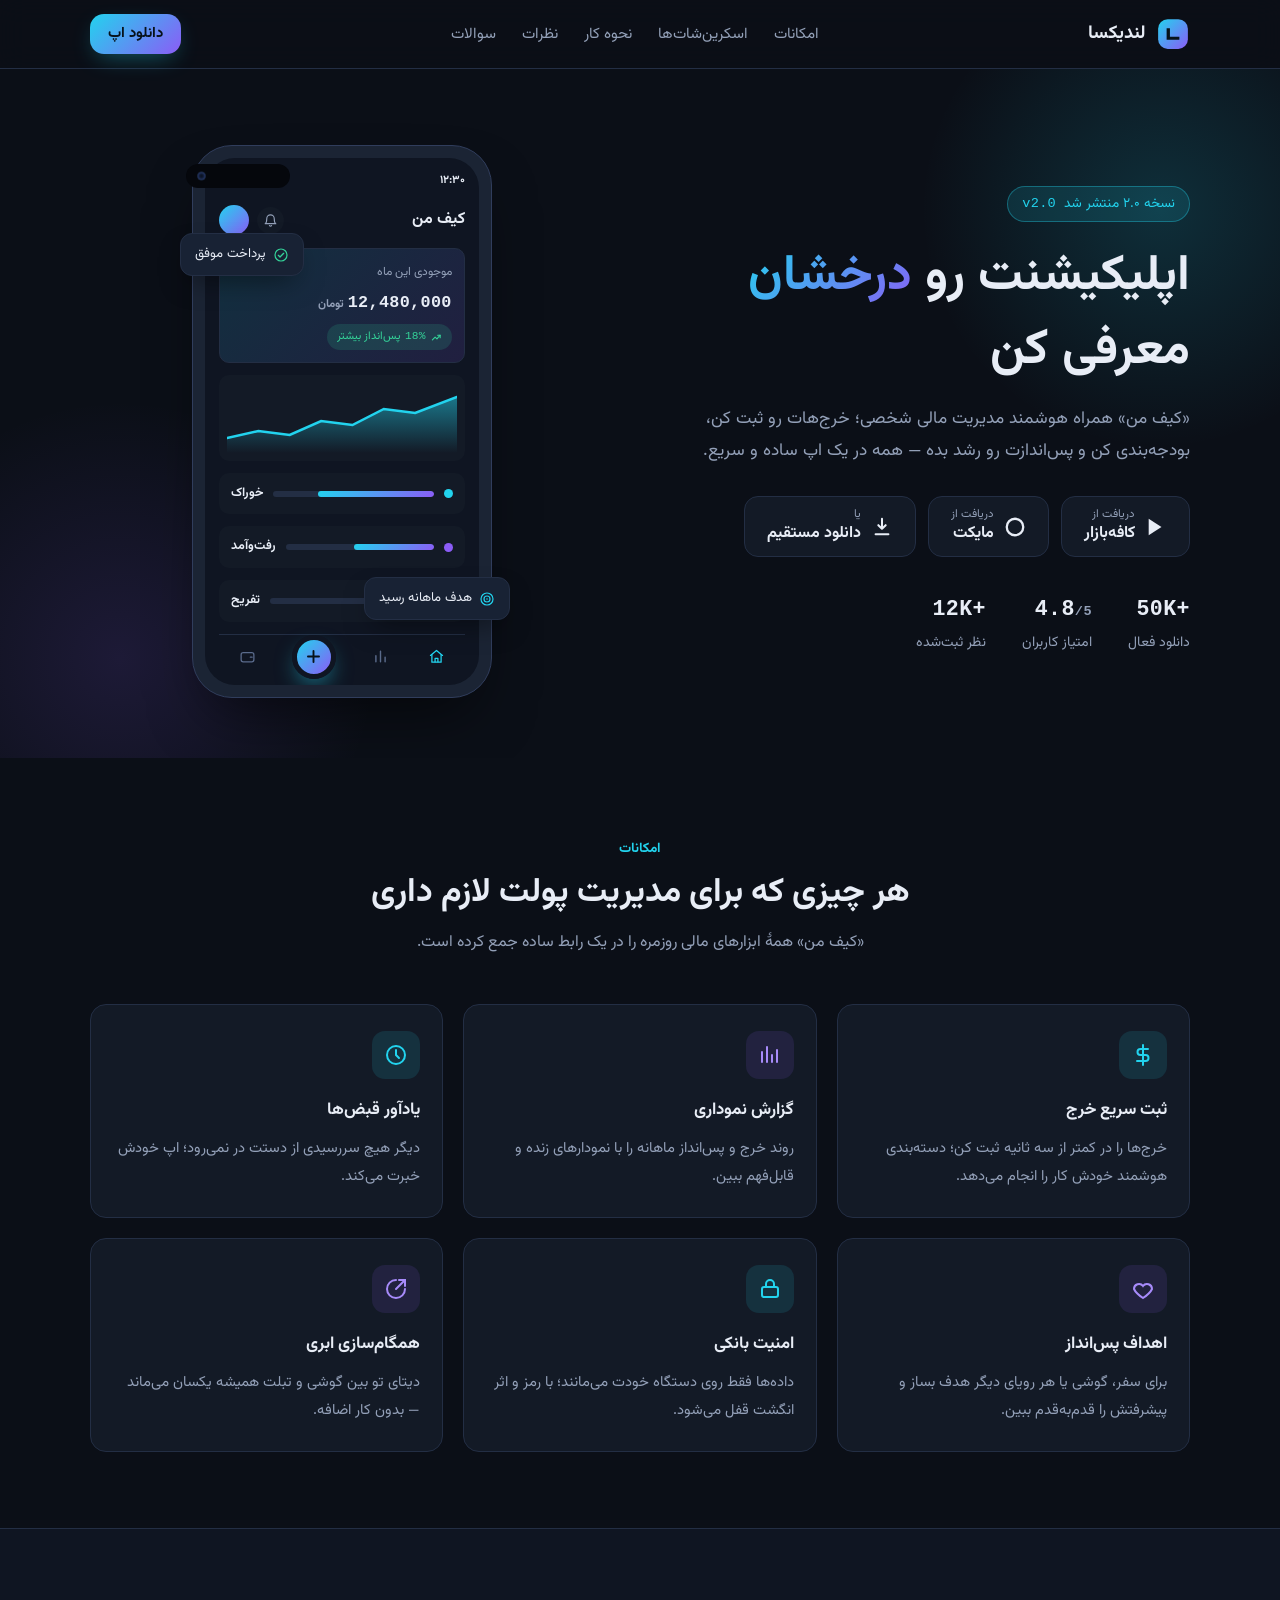
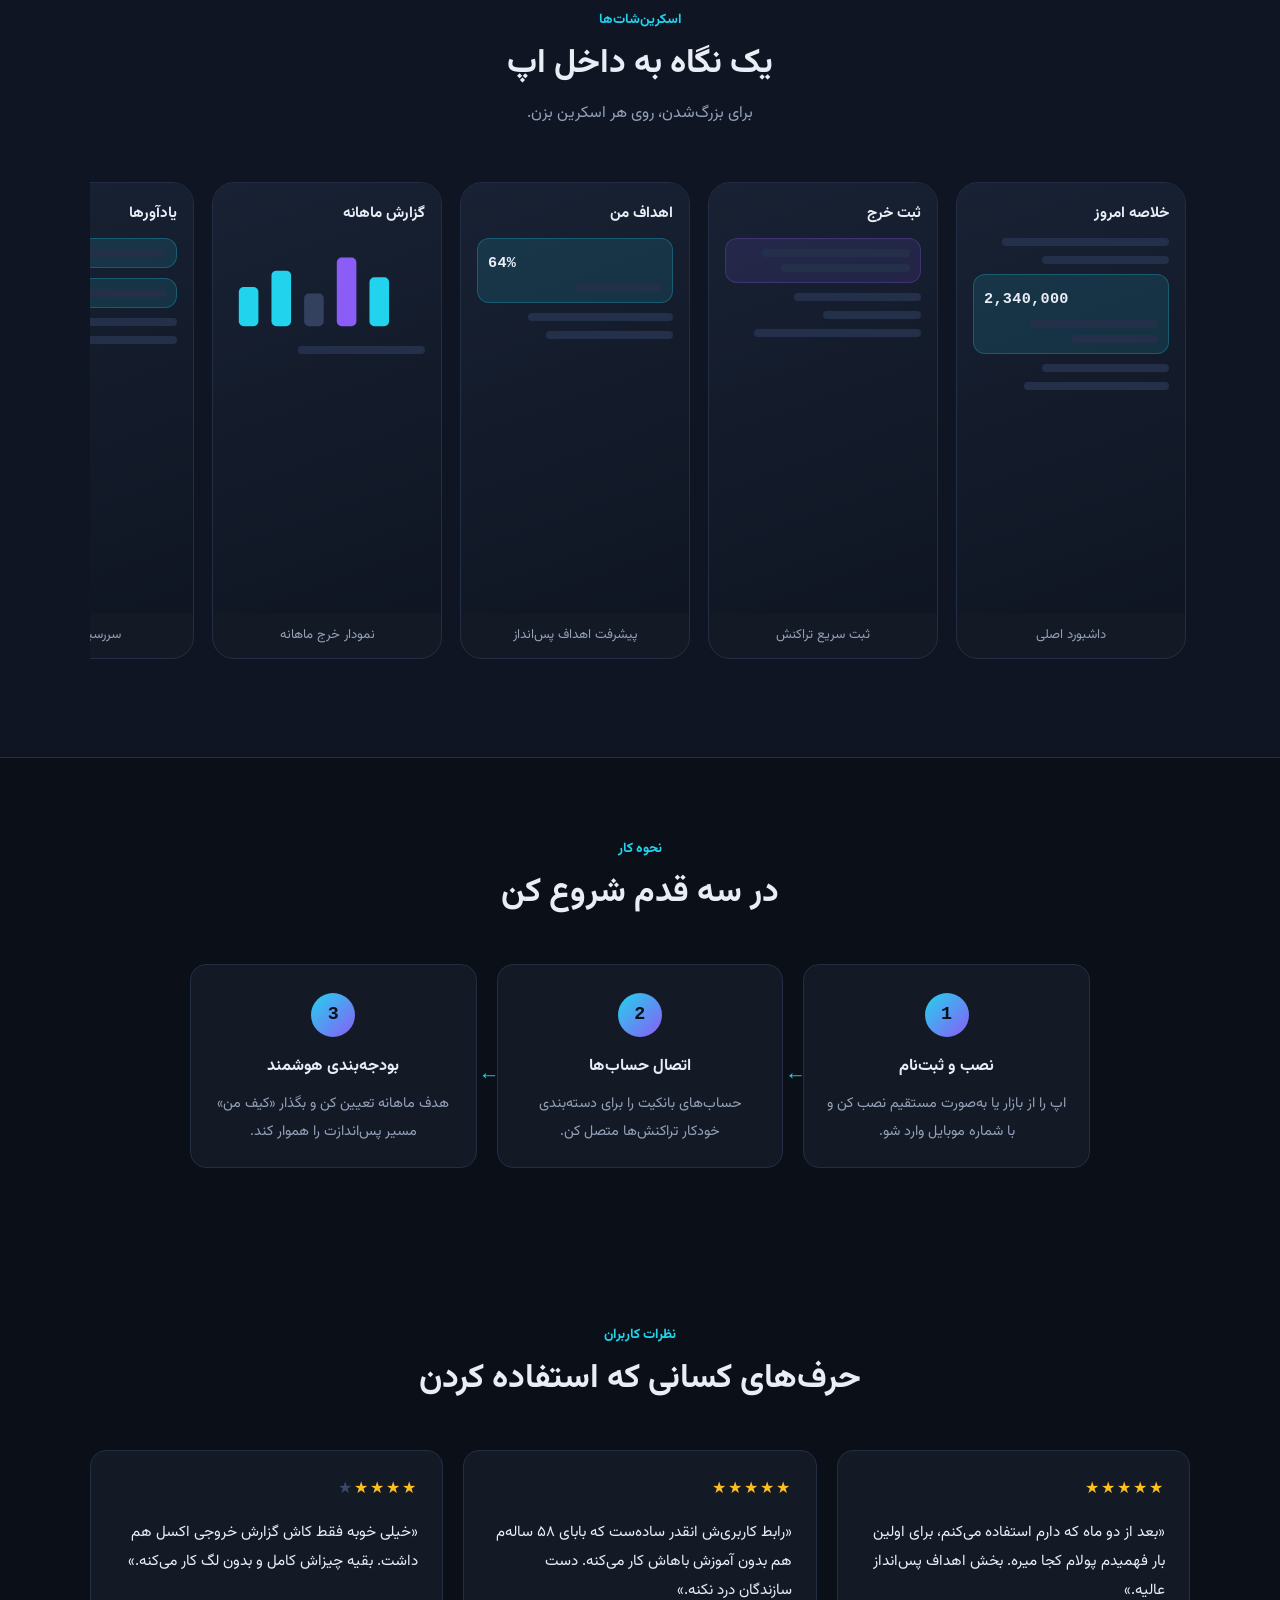
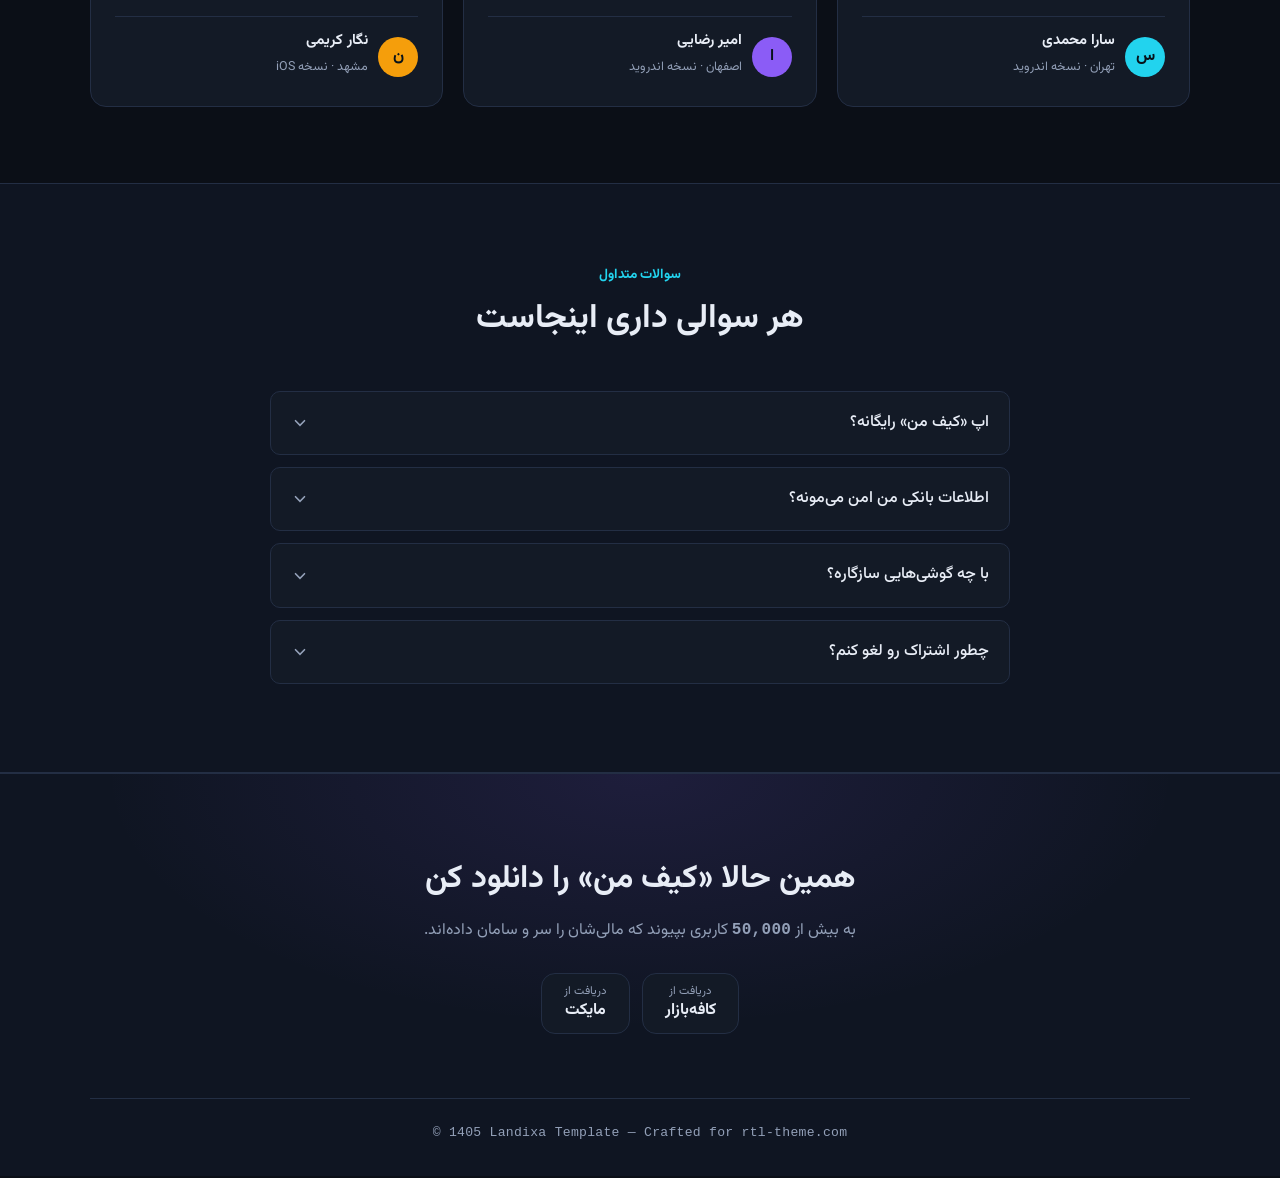
==== commit b7324a1c: "refactor: tokenize all colors for variant themes (ROADMAP Phase 2 prep) Prep for Phase 2A variants, " ====
--- a/index.html
+++ b/index.html
@@ -15,10 +15,10 @@
     <a class="brand" href="#top" aria-label="لندیکسا">
       <svg class="brand-mark" viewBox="0 0 32 32" width="34" height="34" aria-hidden="true">
         <defs><linearGradient id="lg" x1="0" y1="0" x2="1" y2="1">
-          <stop offset="0" stop-color="#22D3EE"/><stop offset="1" stop-color="#8B5CF6"/>
+          <stop offset="0" style="stop-color:var(--accent)"/><stop offset="1" style="stop-color:var(--accent-2)"/>
         </linearGradient></defs>
         <rect x="2" y="2" width="28" height="28" rx="9" fill="url(#lg)"/>
-        <path d="M10 21.5V10.5h3.1v8.2H22v2.8z" fill="#0B0F17"/>
+        <path d="M10 21.5V10.5h3.1v8.2H22v2.8z" style="fill:var(--on-accent)"/>
       </svg>
       <span class="brand-name">لندیکسا</span>
     </a>
@@ -99,10 +99,10 @@
           <div class="app-chart">
             <svg aria-hidden="true" viewBox="0 0 220 70" preserveAspectRatio="none">
               <defs><linearGradient id="cg" x1="0" y1="0" x2="0" y2="1">
-                <stop offset="0" stop-color="#22D3EE" stop-opacity=".5"/><stop offset="1" stop-color="#22D3EE" stop-opacity="0"/>
+                <stop offset="0" style="stop-color:var(--accent)" stop-opacity=".5"/><stop offset="1" style="stop-color:var(--accent)" stop-opacity="0"/>
               </linearGradient></defs>
               <path d="M0 55 L30 48 L60 52 L90 38 L120 42 L150 26 L180 30 L220 14 L220 70 L0 70 Z" fill="url(#cg)"/>
-              <path d="M0 55 L30 48 L60 52 L90 38 L120 42 L150 26 L180 30 L220 14" fill="none" stroke="#22D3EE" stroke-width="2.5" stroke-linecap="round"/>
+              <path d="M0 55 L30 48 L60 52 L90 38 L120 42 L150 26 L180 30 L220 14" fill="none" style="stroke:var(--accent)" stroke-width="2.5" stroke-linecap="round"/>
             </svg>
           </div>
           <div class="app-row"><span class="dot dot-a"></span><div class="bar"><i style="inline-size:72%"></i></div><b>خوراک</b></div>
@@ -214,7 +214,7 @@
       <figure class="shot" data-shot tabindex="0" role="button" aria-label="بزرگ‌نمایی: نمودار خرج ماهانه">
         <div class="shot-screen alt">
           <b>گزارش ماهانه</b>
-          <svg aria-hidden="true" viewBox="0 0 120 60" style="inline-size:100%"><rect x="6" y="30" width="12" height="24" rx="3" fill="#22D3EE"/><rect x="26" y="20" width="12" height="34" rx="3" fill="#22D3EE"/><rect x="46" y="34" width="12" height="20" rx="3" fill="#33415E"/><rect x="66" y="12" width="12" height="42" rx="3" fill="#8B5CF6"/><rect x="86" y="24" width="12" height="30" rx="3" fill="#22D3EE"/></svg>
+          <svg aria-hidden="true" viewBox="0 0 120 60" style="inline-size:100%"><rect x="6" y="30" width="12" height="24" rx="3" style="fill:var(--accent)"/><rect x="26" y="20" width="12" height="34" rx="3" style="fill:var(--accent)"/><rect x="46" y="34" width="12" height="20" rx="3" style="fill:var(--data-idle)"/><rect x="66" y="12" width="12" height="42" rx="3" style="fill:var(--accent-2)"/><rect x="86" y="24" width="12" height="30" rx="3" style="fill:var(--accent)"/></svg>
           <span class="ln ln-b"></span>
         </div>
         <figcaption class="shot-caption">نمودار خرج ماهانه</figcaption>
--- a/assets/css/style.css
+++ b/assets/css/style.css
@@ -13,21 +13,125 @@
   font-weight:700 800;font-style:normal;font-display:swap}
 
 /* ---- Design tokens ---- */
+/* ============================================================
+   Color tokens — every color in the template lives here (or in a
+   variant block below). Components only reference var(--...).
+   Default = Variant A (dark gradient).
+   ============================================================ */
 :root{
+  /* surfaces */
   --bg:#0B0F17;
   --bg-soft:#0F1522;
   --card:#131A26;
   --card-2:#182234;
   --border:#232E44;
+  --hover-border:#3A4869;
+  --line:#24304A;
+  /* text */
   --text:#E8EDF6;
   --muted:#93A0B8;
+  /* accent family */
   --accent:#22D3EE;
   --accent-2:#8B5CF6;
+  --accent-2-bright:#A78BFA;
   --grad:linear-gradient(135deg,#22D3EE,#8B5CF6);
+  --on-accent:#07121A;
+  --accent-soft:rgba(34,211,238,.12);
+  --accent-2-soft:rgba(139,92,246,.12);
+  --accent-border:rgba(34,211,238,.35);
+  --accent-border-soft:rgba(34,211,238,.25);
+  --accent-2-border-soft:rgba(139,92,246,.25);
+  --glow-accent:rgba(34,211,238,.16);
+  --glow-accent-2:rgba(139,92,246,.14);
+  --app-grad:linear-gradient(135deg,rgba(34,211,238,.14),rgba(139,92,246,.14));
+  --shadow-accent:rgba(34,211,238,.45);
+  --shadow-accent-2:rgba(139,92,246,.55);
+  --shadow-accent-strong:rgba(34,211,238,.55);
+  /* semantic */
+  --success:#34D399;
+  --success-soft:rgba(52,211,153,.15);
+  --warn:#FBBF24;
+  /* chrome */
+  --header-bg:rgba(11,15,23,.82);
+  --overlay:rgba(5,8,14,.86);
+  --scroll:#2A3650;
+  --scroll-hover:#3A4869;
+  /* app mockup: device hardware + screen data colors */
+  --device:#1B2434;
+  --device-border:#303D5C;
+  --device-notch:#05070C;
+  --device-cam:#0B1220;
+  --device-cam-ring:#1B2740;
+  --device-cam-glow:rgba(90,130,255,.55);
+  --nav-idle:#5A6B8C;
+  --data-3:#F59E0B;
+  --data-idle:#33415E;
+  /* layout (unchanged by themes) */
   --radius:16px;
   --radius-sm:10px;
   --container:1140px;
   --mono:"Consolas","Menlo",monospace;
+}
+
+/* ============================================================
+   Variant themes (Phase 2A) — token overrides only.
+   Pages set <html data-theme="light|warm">; structure and
+   component rules are shared, never duplicated.
+   The phone device colors stay dark on purpose: a physical
+   device is dark on any page background.
+   ============================================================ */
+html[data-theme="light"]{
+  --bg:#F4F6FB;
+  --bg-soft:#E9EEF6;
+  --card:#FFFFFF;
+  --card-2:#F0F3F9;
+  --border:#D8E0EE;
+  --hover-border:#BFCBDF;
+  --line:#D5DEEC;
+  --text:#17202E;
+  --muted:#5C6B82;
+  --accent:#0E7490;
+  --accent-2:#6D28D9;
+  --accent-2-bright:#6D28D9;
+  --grad:linear-gradient(135deg,#0E7490,#6D28D9);
+  --on-accent:#FFFFFF;
+  --accent-soft:rgba(14,116,144,.10);
+  --accent-2-soft:rgba(109,40,217,.10);
+  --accent-border:rgba(14,116,144,.40);
+  --accent-border-soft:rgba(14,116,144,.30);
+  --accent-2-border-soft:rgba(109,40,217,.30);
+  --glow-accent:rgba(14,116,144,.14);
+  --glow-accent-2:rgba(109,40,217,.12);
+  --app-grad:linear-gradient(135deg,rgba(14,116,144,.10),rgba(109,40,217,.10));
+  --shadow-accent:rgba(14,116,144,.35);
+  --shadow-accent-2:rgba(109,40,217,.35);
+  --shadow-accent-strong:rgba(14,116,144,.45);
+  --success:#047857;
+  --success-soft:rgba(4,120,87,.12);
+  --warn:#D97706;
+  --header-bg:rgba(244,246,251,.82);
+  --overlay:rgba(15,23,42,.55);
+  --scroll:#C3CDDF;
+  --scroll-hover:#A9B7CE;
+  --nav-idle:#8494AB;
+  --data-idle:#C7D2E4;
+}
+html[data-theme="warm"]{
+  --accent:#FB923C;
+  --accent-2:#F43F5E;
+  --accent-2-bright:#FB7185;
+  --grad:linear-gradient(135deg,#FB923C,#F43F5E);
+  --accent-soft:rgba(251,146,60,.12);
+  --accent-2-soft:rgba(244,63,94,.12);
+  --accent-border:rgba(251,146,60,.35);
+  --accent-border-soft:rgba(251,146,60,.25);
+  --accent-2-border-soft:rgba(244,63,94,.25);
+  --glow-accent:rgba(251,146,60,.16);
+  --glow-accent-2:rgba(244,63,94,.14);
+  --app-grad:linear-gradient(135deg,rgba(251,146,60,.14),rgba(244,63,94,.14));
+  --shadow-accent:rgba(251,146,60,.45);
+  --shadow-accent-2:rgba(244,63,94,.55);
+  --shadow-accent-strong:rgba(251,146,60,.55);
 }
 
 /* ---- Base / reset ---- */
@@ -53,9 +157,9 @@
 /* Dark custom scrollbar (house standard) */
 ::-webkit-scrollbar{width:10px;height:10px}
 ::-webkit-scrollbar-track{background:var(--bg)}
-::-webkit-scrollbar-thumb{background:#2A3650;border-radius:8px;border:2px solid var(--bg)}
-::-webkit-scrollbar-thumb:hover{background:#3A4869}
-html{scrollbar-color:#2A3650 var(--bg);scrollbar-width:thin}
+::-webkit-scrollbar-thumb{background:var(--scroll);border-radius:8px;border:2px solid var(--bg)}
+::-webkit-scrollbar-thumb:hover{background:var(--scroll-hover)}
+html{scrollbar-color:var(--scroll) var(--bg);scrollbar-width:thin}
 
 /* Focus ring — visible for keyboard users */
 :focus-visible{outline:2px solid var(--accent);outline-offset:3px;border-radius:4px}
@@ -64,9 +168,9 @@
 .btn{display:inline-flex;align-items:center;gap:10px;font-weight:700;border-radius:14px;
   transition:transform .18s ease, box-shadow .18s ease, background-color .18s ease;line-height:1.6}
 .btn:hover{transform:translateY(-2px)}
-.btn-primary{background:var(--grad);color:#07121A;padding:12px 26px;
-  box-shadow:0 8px 24px -8px rgba(34,211,238,.45)}
-.btn-primary:hover{box-shadow:0 12px 30px -8px rgba(139,92,246,.55)}
+.btn-primary{background:var(--grad);color:var(--on-accent);padding:12px 26px;
+  box-shadow:0 8px 24px -8px var(--shadow-accent)}
+.btn-primary:hover{box-shadow:0 12px 30px -8px var(--shadow-accent-2)}
 .btn-sm{padding:8px 18px;font-size:.92rem}
 .btn-store{background:var(--card);border:1px solid var(--border);padding:10px 22px;color:var(--text)}
 .btn-store small{display:block;font-weight:400;font-size:.72rem;color:var(--muted);line-height:1.3}
@@ -74,7 +178,7 @@
 .btn-store:hover{background:var(--card-2)}
 
 /* ---- Header ---- */
-.site-header{position:sticky;top:0;z-index:50;background:rgba(11,15,23,.82);
+.site-header{position:sticky;top:0;z-index:50;background:var(--header-bg);
   backdrop-filter:blur(14px);-webkit-backdrop-filter:blur(14px);
   border-bottom:1px solid var(--border)}
 .header-inner{display:flex;align-items:center;justify-content:space-between;gap:16px;height:68px}
@@ -95,12 +199,12 @@
 /* ---- Hero ---- */
 .hero{position:relative;padding-block:76px 60px;overflow:hidden}
 .hero::before{content:'';position:absolute;inset-inline-start:-140px;top:-120px;width:520px;height:520px;
-  background:radial-gradient(circle,rgba(34,211,238,.16),transparent 65%);pointer-events:none}
+  background:radial-gradient(circle,var(--glow-accent),transparent 65%);pointer-events:none}
 .hero::after{content:'';position:absolute;inset-inline-end:-160px;bottom:-180px;width:560px;height:560px;
-  background:radial-gradient(circle,rgba(139,92,246,.14),transparent 65%);pointer-events:none}
+  background:radial-gradient(circle,var(--glow-accent-2),transparent 65%);pointer-events:none}
 .hero-grid{position:relative;display:grid;grid-template-columns:1.05fr .95fr;gap:40px;align-items:center}
-.hero-badge{display:inline-flex;align-items:center;gap:8px;background:rgba(34,211,238,.1);
-  border:1px solid rgba(34,211,238,.35);color:var(--accent);border-radius:999px;
+.hero-badge{display:inline-flex;align-items:center;gap:8px;background:var(--accent-soft);
+  border:1px solid var(--accent-border);color:var(--accent);border-radius:999px;
   padding:4px 14px;font-size:.85rem;margin-block-end:18px}
 .hero h1{font-size:clamp(1.9rem,4.2vw,3.1rem);font-weight:800;line-height:1.5;margin-block-end:14px}
 .grad{background:var(--grad);-webkit-background-clip:text;background-clip:text;color:transparent}
@@ -113,15 +217,15 @@
 .hero-stats span{color:var(--muted);font-size:.88rem}
 /* ---- Hero phone mockup (pure CSS/SVG) ---- */
 .hero-visual{position:relative;width:fit-content;margin-inline:auto}
-.phone{width:min(300px,80vw);background:#1B2434;border:1px solid #303D5C;border-radius:40px;
+.phone{width:min(300px,80vw);background:var(--device);border:1px solid var(--device-border);border-radius:40px;
   padding:12px;box-shadow:0 30px 60px -20px rgba(0,0,0,.6);position:relative;z-index:1;
   animation:floaty 6s ease-in-out infinite}
 @keyframes floaty{0%,100%{transform:translateY(0)}50%{transform:translateY(-10px)}}
 .phone-notch{position:absolute;top:18px;inset-inline-start:50%;transform:translateX(-50%);
-  width:104px;height:24px;background:#05070C;border-radius:999px;z-index:2}
+  width:104px;height:24px;background:var(--device-notch);border-radius:999px;z-index:2}
 .phone-cam{position:absolute;inset-inline-end:12px;top:50%;transform:translateY(-50%);
-  width:7px;height:7px;border-radius:50%;background:#0B1220;
-  box-shadow:inset 0 0 3px rgba(90,130,255,.55),0 0 0 1px #1B2740}
+  width:7px;height:7px;border-radius:50%;background:var(--device-cam);
+  box-shadow:inset 0 0 3px var(--device-cam-glow),0 0 0 1px var(--device-cam-ring)}
 .phone-screen{background:var(--bg-soft);border-radius:30px;padding:0 14px 12px;display:flex;
   flex-direction:column;gap:12px;min-height:520px;overflow:hidden}
 /* realistic status bar: time on the inline-start (reading-order) side,
@@ -136,7 +240,7 @@
 .app-bell{display:grid;place-items:center;width:27px;height:27px;border-radius:50%;
   background:var(--card);color:var(--muted)}
 .app-avatar{width:30px;height:30px;border-radius:50%;background:var(--grad)}
-.app-balance{background:linear-gradient(135deg,rgba(34,211,238,.14),rgba(139,92,246,.14));
+.app-balance{background:var(--app-grad);
   border:1px solid var(--border);border-radius:var(--radius-sm);padding:12px;display:flex;
   flex-direction:column;gap:4px}
 .app-balance small{color:var(--muted);font-size:.75rem}
@@ -144,28 +248,28 @@
 .app-balance i{font-style:normal;font-size:.72rem;color:var(--muted)}
 .chip{align-self:flex-start;border-radius:999px;padding:2px 10px;font-size:.7rem}
 .chip-up{display:inline-flex;align-items:center;gap:5px;
-  background:rgba(52,211,153,.15);color:#34D399}
+  background:var(--success-soft);color:var(--success)}
 .app-chart{background:var(--card);border-radius:var(--radius-sm);padding:8px;height:86px}
 .app-chart svg{width:100%;height:100%}
 .app-row{display:flex;align-items:center;gap:10px;background:var(--card);
   border-radius:var(--radius-sm);padding:9px 12px;font-size:.78rem}
 .dot{width:9px;height:9px;border-radius:50%}
-.dot-a{background:#22D3EE}.dot-b{background:#8B5CF6}.dot-c{background:#F59E0B}
-.bar{flex:1;height:6px;background:#232E44;border-radius:99px;overflow:hidden}
+.dot-a{background:var(--accent)}.dot-b{background:var(--accent-2)}.dot-c{background:var(--data-3)}
+.bar{flex:1;height:6px;background:var(--border);border-radius:99px;overflow:hidden}
 .bar i{display:block;height:100%;background:var(--grad);border-radius:99px}
 /* bottom tab bar with a floating action button (pure CSS/SVG) */
 .app-nav{margin-top:auto;display:flex;align-items:center;justify-content:space-around;
   padding-block:10px 4px;border-top:1px solid var(--border)}
-.app-nav-btn{display:grid;place-items:center;width:24px;height:24px;color:#5A6B8C}
+.app-nav-btn{display:grid;place-items:center;width:24px;height:24px;color:var(--nav-idle)}
 .app-nav-btn.on{color:var(--accent)}
-.app-fab{width:44px;height:44px;border-radius:50%;background:var(--grad);color:#07121A;
+.app-fab{width:44px;height:44px;border-radius:50%;background:var(--grad);color:var(--on-accent);
   display:grid;place-items:center;margin-block:-22px;border:5px solid var(--bg-soft);
-  box-shadow:0 10px 22px -6px rgba(34,211,238,.55)}
+  box-shadow:0 10px 22px -6px var(--shadow-accent-strong)}
 .float-chip{position:absolute;display:flex;align-items:center;gap:7px;
   background:var(--card-2);border:1px solid var(--border);
   border-radius:12px;padding:8px 14px;font-size:.82rem;box-shadow:0 12px 28px -10px rgba(0,0,0,.55);z-index:2}
 .float-chip svg{flex:0 0 auto}
-.fc-1 svg{color:#34D399}
+.fc-1 svg{color:var(--success)}
 .fc-2 svg{color:var(--accent)}
 .fc-1{top:16%;inset-inline-end:-4%;animation:floaty 7s ease-in-out infinite}
 .fc-2{bottom:14%;inset-inline-start:-6%;animation:floaty 8s ease-in-out infinite reverse}
@@ -182,10 +286,10 @@
 .features-grid{display:grid;grid-template-columns:repeat(3,1fr);gap:20px}
 .feature-card{background:var(--card);border:1px solid var(--border);border-radius:var(--radius);
   padding:26px 22px;transition:transform .2s ease,border-color .2s ease}
-.feature-card:hover{transform:translateY(-4px);border-color:#3A4869}
+.feature-card:hover{transform:translateY(-4px);border-color:var(--hover-border)}
 .feature-icon{width:48px;height:48px;border-radius:13px;display:grid;place-items:center;
-  background:rgba(34,211,238,.12);color:var(--accent);margin-block-end:16px}
-.feature-card:nth-child(even) .feature-icon{background:rgba(139,92,246,.12);color:#A78BFA}
+  background:var(--accent-soft);color:var(--accent);margin-block-end:16px}
+.feature-card:nth-child(even) .feature-icon{background:var(--accent-2-soft);color:var(--accent-2-bright)}
 .feature-card h3{font-size:1.05rem;font-weight:700;margin-block-end:8px}
 .feature-card p{color:var(--muted);font-size:.92rem}
 /* ---- Screenshots strip ---- */
@@ -195,20 +299,22 @@
 .shots-scroll .shot{flex:0 0 auto;width:min(230px,60vw);scroll-snap-align:center;
   border-radius:22px;border:1px solid var(--border);overflow:hidden;cursor:zoom-in;
   transition:border-color .2s ease,transform .2s ease;background:var(--card)}
-.shots-scroll .shot:hover{border-color:#3A4869;transform:translateY(-4px)}
+.shots-scroll .shot:hover{border-color:var(--hover-border);transform:translateY(-4px)}
 .shot-screen{aspect-ratio:9/17;display:flex;flex-direction:column;gap:10px;padding:16px;
   background:linear-gradient(160deg,var(--card-2),var(--bg-soft))}
+/* real screenshots dropped in by buyers (see docs/screens/README.md) */
+.shot-screen img{inline-size:100%;block-size:100%;object-fit:cover}
 .shot-screen b{font-size:.95rem}
-.shot-screen .ln{height:8px;border-radius:99px;background:#24304A}
+.shot-screen .ln{height:8px;border-radius:99px;background:var(--line)}
 .ln-a{inline-size:85%}.ln-b{inline-size:65%}.ln-c{inline-size:74%}.ln-d{inline-size:50%}
-.shot-block{border-radius:12px;background:rgba(34,211,238,.1);border:1px solid rgba(34,211,238,.25);
+.shot-block{border-radius:12px;background:var(--accent-soft);border:1px solid var(--accent-border-soft);
   padding:10px;display:flex;flex-direction:column;gap:7px}
-.shot-screen.alt .shot-block{background:rgba(139,92,246,.1);border-color:rgba(139,92,246,.25)}
+.shot-screen.alt .shot-block{background:var(--accent-2-soft);border-color:var(--accent-2-border-soft)}
 .shot-caption{padding:10px 14px;font-size:.82rem;color:var(--muted);text-align:center}
 
 /* lightbox */
 .lightbox{position:fixed;inset:0;z-index:100;display:none;place-items:center;
-  background:rgba(5,8,14,.86);backdrop-filter:blur(6px)}
+  background:var(--overlay);backdrop-filter:blur(6px)}
 .lightbox.open{display:grid}
 .lightbox .lb-body{width:min(320px,88vw);max-height:84vh;overflow:auto;border-radius:24px;
   background:var(--bg-soft);border:1px solid var(--border);box-shadow:0 40px 80px -20px #000}
@@ -223,7 +329,7 @@
 .step-card{position:relative;background:var(--card);border:1px solid var(--border);
   border-radius:var(--radius);padding:28px 22px 22px;text-align:center;
   display:flex;flex-direction:column;align-items:center;gap:8px}
-.step-num{width:44px;height:44px;border-radius:50%;background:var(--grad);color:#07121A;
+.step-num{width:44px;height:44px;border-radius:50%;background:var(--grad);color:var(--on-accent);
   font-weight:800;font-size:1.15rem;display:grid;place-items:center;margin-block-end:6px}
 .step-card h3{font-size:1.02rem;font-weight:700}
 .step-card p{color:var(--muted);font-size:.9rem}
@@ -239,13 +345,13 @@
 .reviews-grid{display:grid;grid-template-columns:repeat(3,1fr);gap:20px}
 .review-card{background:var(--card);border:1px solid var(--border);border-radius:var(--radius);
   padding:24px;display:flex;flex-direction:column;gap:12px}
-.review-stars{color:#FBBF24;font-size:1rem;letter-spacing:2px}
-.review-stars .off{color:#3A4869}
+.review-stars{color:var(--warn);font-size:1rem;letter-spacing:2px}
+.review-stars .off{color:var(--hover-border)}
 .review-card p{color:var(--text);font-size:.95rem}
 .review-card footer{display:flex;align-items:center;gap:10px;margin-block-start:auto;
   padding-block-start:14px;border-block-start:1px solid var(--border)}
 .review-avatar{width:40px;height:40px;border-radius:50%;display:grid;place-items:center;
-  font-weight:800;color:#07121A;background:var(--av,var(--accent))}
+  font-weight:800;color:var(--on-accent);background:var(--av,var(--accent))}
 .review-card footer b{font-size:.92rem;display:block;line-height:1.4}
 .review-card footer small{color:var(--muted);font-size:.78rem}
 
@@ -263,7 +369,7 @@
 
 /* ---- Final CTA + Footer ---- */
 .site-footer{padding-block:80px 30px;background:
-  radial-gradient(60% 90% at 50% 0%,rgba(139,92,246,.12),transparent 70%),var(--bg-soft);
+  radial-gradient(60% 90% at 50% 0%,var(--accent-2-soft),transparent 70%),var(--bg-soft);
   border-block-start:1px solid var(--border)}
 .cta-box{text-align:center;max-width:560px;margin-inline:auto;margin-block-end:64px}
 .cta-box h2{font-size:clamp(1.4rem,3vw,2rem);font-weight:800;margin-block-end:10px;line-height:1.6}
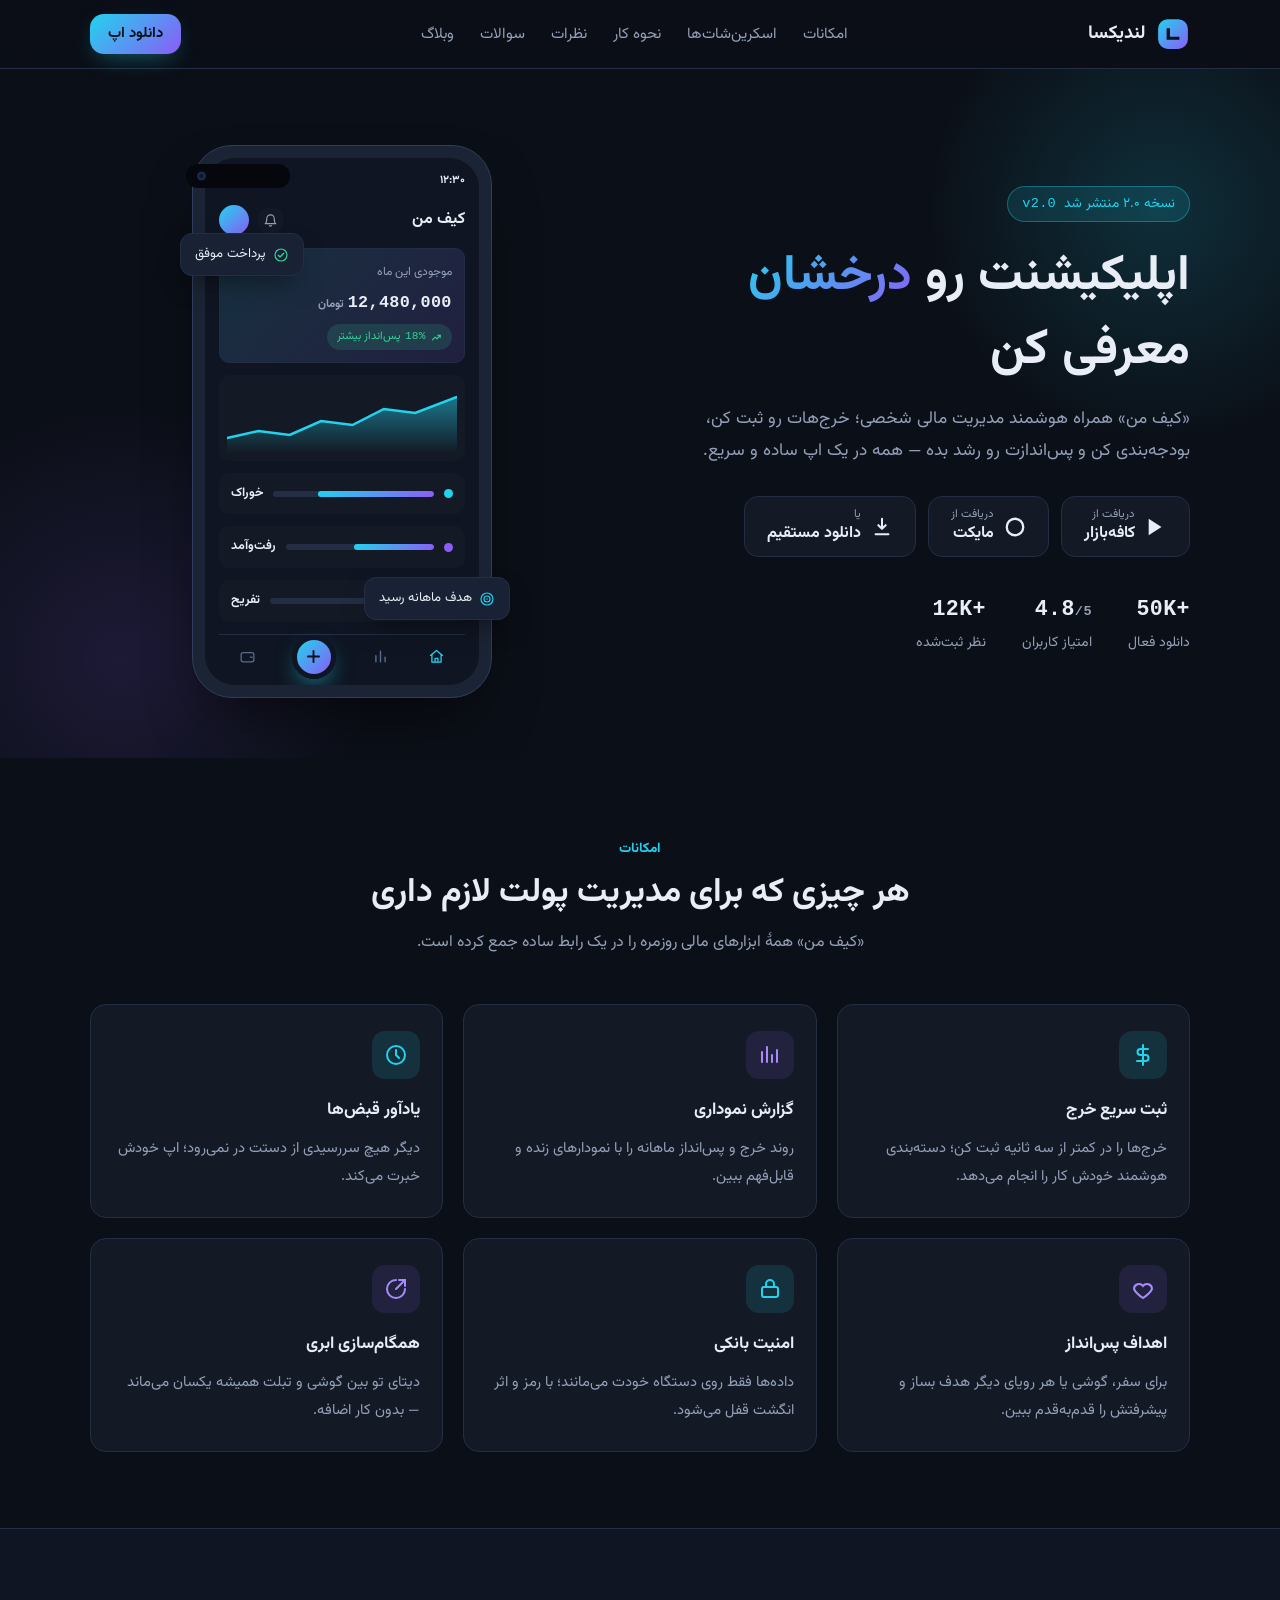
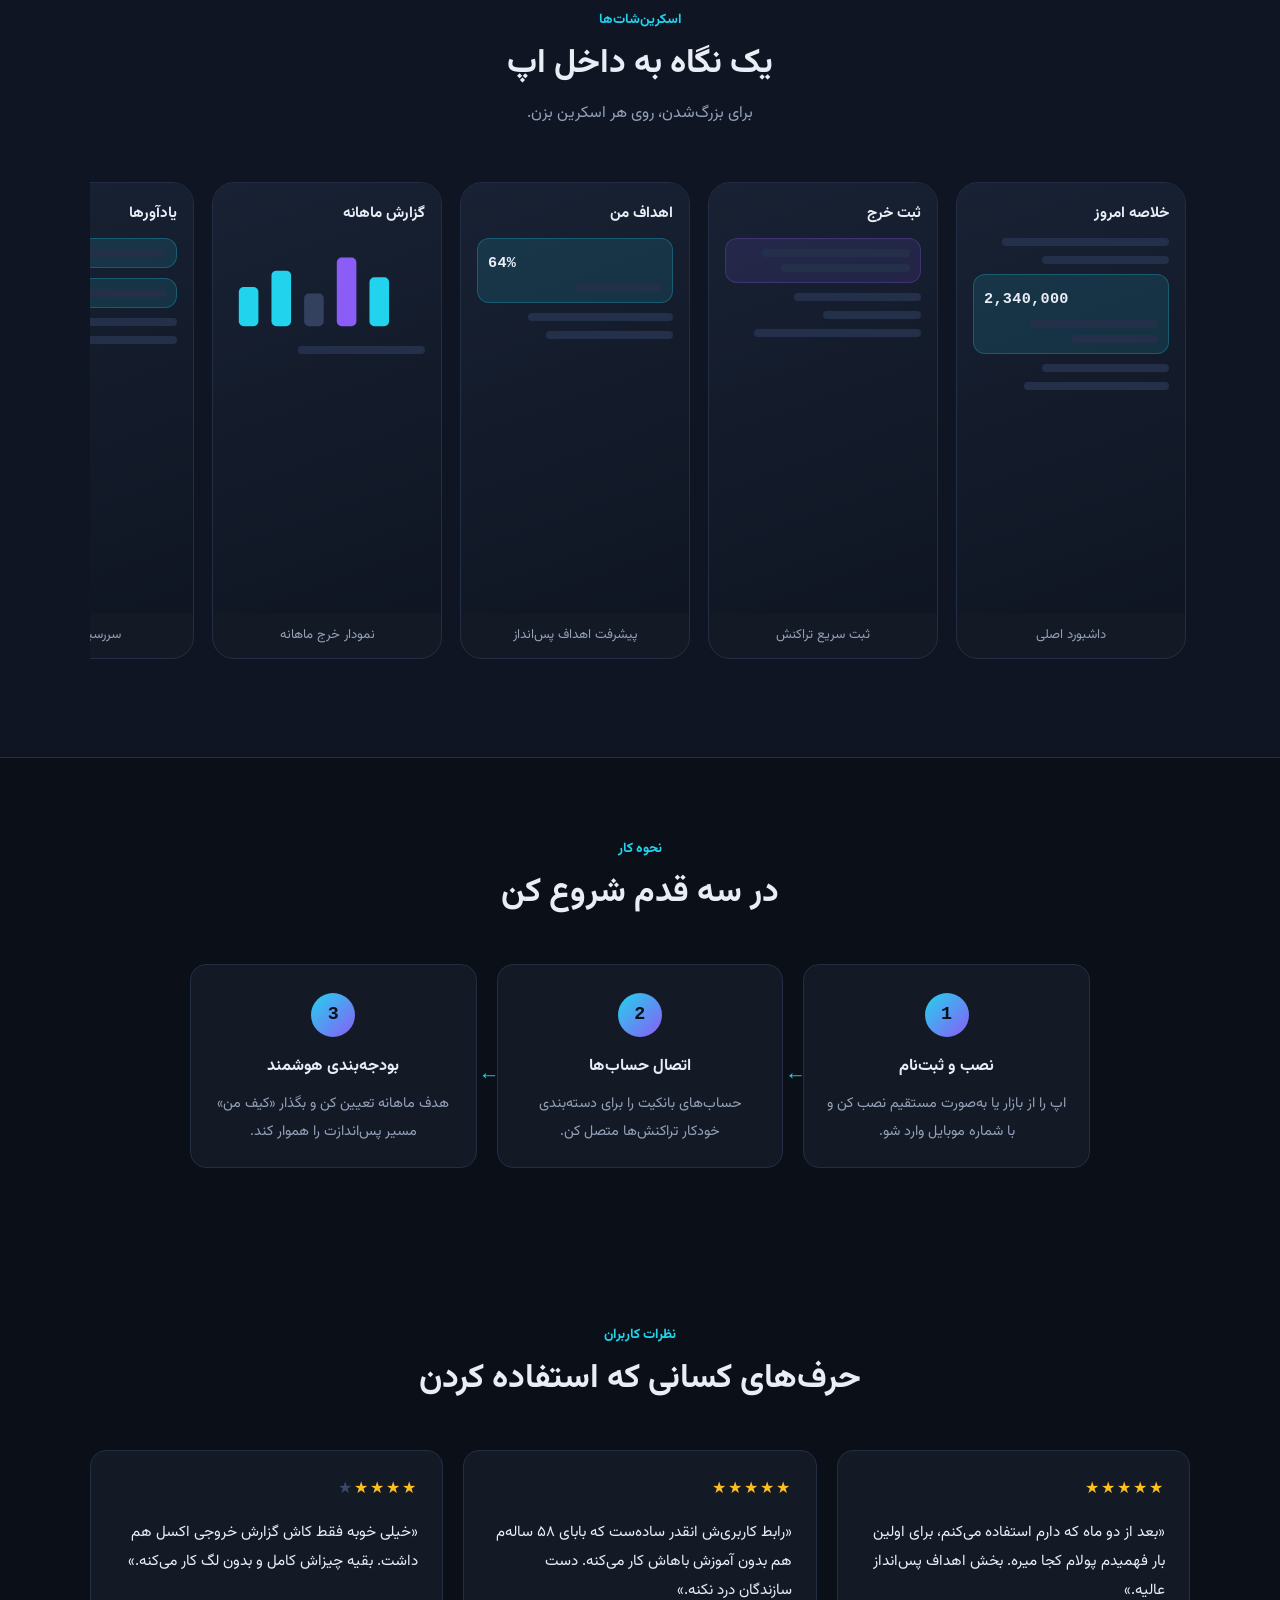
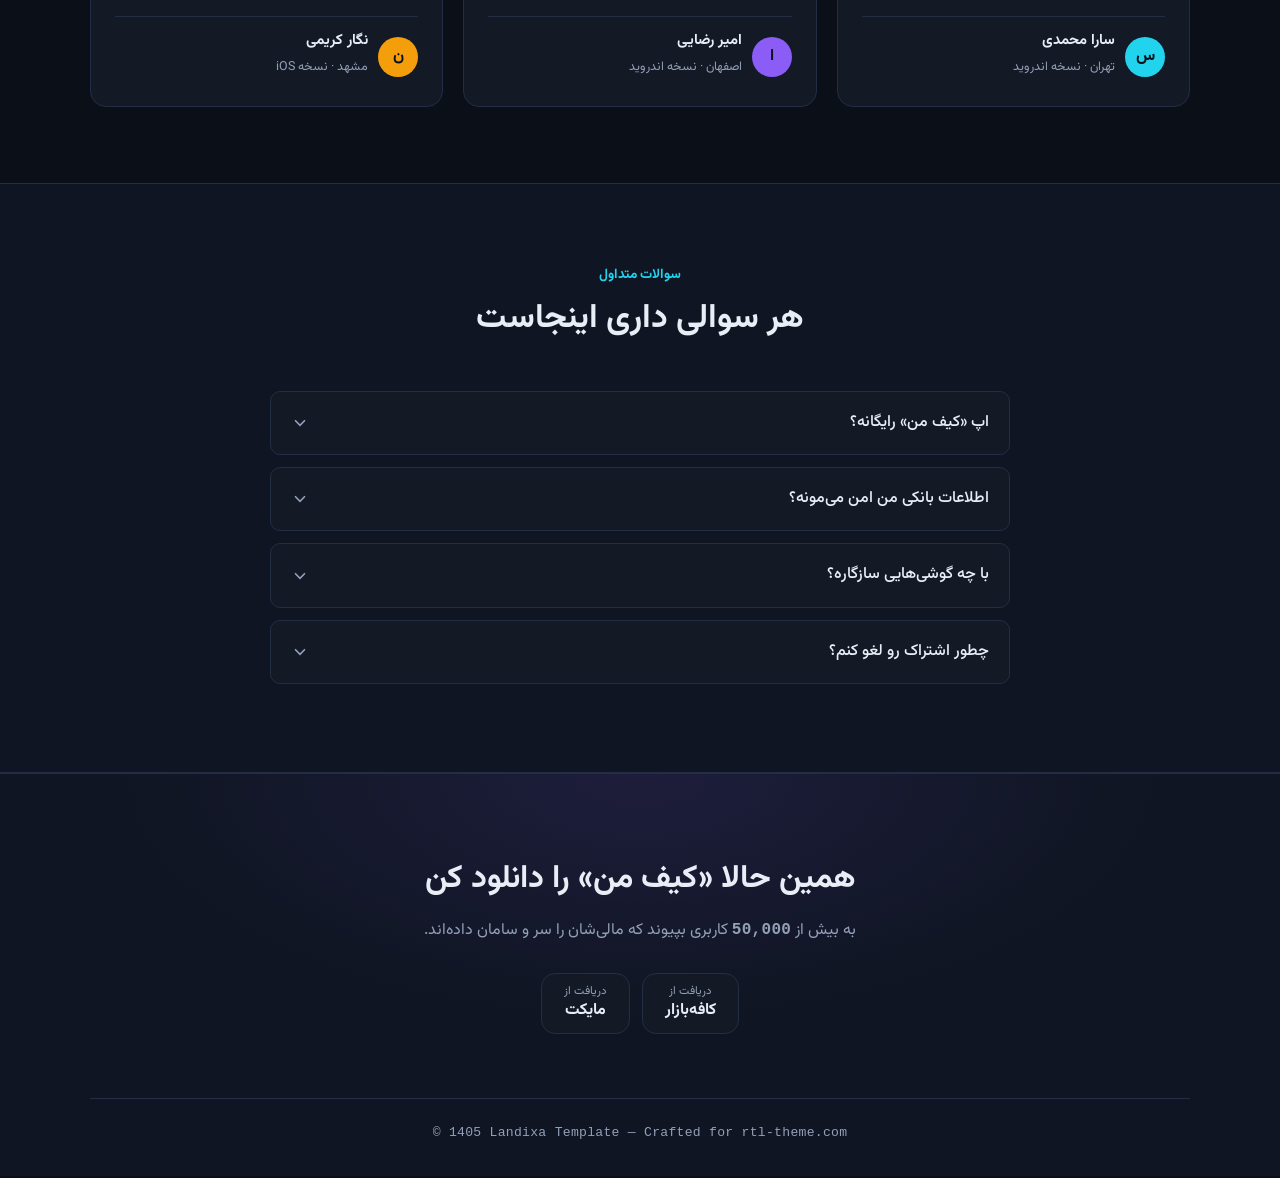
==== commit 131044fc: "feat(nav): add «وبلاگ» link to the nav of all three home pages Identical one-line diff per page (ind" ====
--- a/index.html
+++ b/index.html
@@ -28,6 +28,7 @@
       <a href="#how">نحوه کار</a>
       <a href="#reviews">نظرات</a>
       <a href="#faq">سوالات</a>
+      <a href="blog/index.html">وبلاگ</a>
     </nav>
     <div class="header-actions">
       <a class="btn btn-primary btn-sm" href="#download">دانلود اپ</a>
--- a/assets/css/style.css
+++ b/assets/css/style.css
@@ -30,26 +30,30 @@
   /* text */
   --text:#E8EDF6;
   --muted:#93A0B8;
-  /* accent family */
+  /* accent family — buyers edit --accent/--accent-2 (and --on-accent);
+     tints, glows, shadows and the gradient derive via color-mix, so the
+     whole template stays in sync. color-mix: Chrome 111+/FF 113+/Safari 16.2+ */
   --accent:#22D3EE;
   --accent-2:#8B5CF6;
   --accent-2-bright:#A78BFA;
-  --grad:linear-gradient(135deg,#22D3EE,#8B5CF6);
   --on-accent:#07121A;
-  --accent-soft:rgba(34,211,238,.12);
-  --accent-2-soft:rgba(139,92,246,.12);
-  --accent-border:rgba(34,211,238,.35);
-  --accent-border-soft:rgba(34,211,238,.25);
-  --accent-2-border-soft:rgba(139,92,246,.25);
-  --glow-accent:rgba(34,211,238,.16);
-  --glow-accent-2:rgba(139,92,246,.14);
-  --app-grad:linear-gradient(135deg,rgba(34,211,238,.14),rgba(139,92,246,.14));
-  --shadow-accent:rgba(34,211,238,.45);
-  --shadow-accent-2:rgba(139,92,246,.55);
-  --shadow-accent-strong:rgba(34,211,238,.55);
+  --grad:linear-gradient(135deg,var(--accent),var(--accent-2));
+  --accent-soft:color-mix(in srgb,var(--accent) 12%,transparent);
+  --accent-2-soft:color-mix(in srgb,var(--accent-2) 12%,transparent);
+  --accent-border:color-mix(in srgb,var(--accent) 35%,transparent);
+  --accent-border-soft:color-mix(in srgb,var(--accent) 25%,transparent);
+  --accent-2-border-soft:color-mix(in srgb,var(--accent-2) 25%,transparent);
+  --glow-accent:color-mix(in srgb,var(--accent) 16%,transparent);
+  --glow-accent-2:color-mix(in srgb,var(--accent-2) 14%,transparent);
+  --app-grad:linear-gradient(135deg,
+    color-mix(in srgb,var(--accent) 14%,transparent),
+    color-mix(in srgb,var(--accent-2) 14%,transparent));
+  --shadow-accent:color-mix(in srgb,var(--accent) 45%,transparent);
+  --shadow-accent-2:color-mix(in srgb,var(--accent-2) 55%,transparent);
+  --shadow-accent-strong:color-mix(in srgb,var(--accent) 55%,transparent);
   /* semantic */
   --success:#34D399;
-  --success-soft:rgba(52,211,153,.15);
+  --success-soft:color-mix(in srgb,var(--success) 15%,transparent);
   --warn:#FBBF24;
   /* chrome */
   --header-bg:rgba(11,15,23,.82);
@@ -93,21 +97,8 @@
   --accent:#0E7490;
   --accent-2:#6D28D9;
   --accent-2-bright:#6D28D9;
-  --grad:linear-gradient(135deg,#0E7490,#6D28D9);
   --on-accent:#FFFFFF;
-  --accent-soft:rgba(14,116,144,.10);
-  --accent-2-soft:rgba(109,40,217,.10);
-  --accent-border:rgba(14,116,144,.40);
-  --accent-border-soft:rgba(14,116,144,.30);
-  --accent-2-border-soft:rgba(109,40,217,.30);
-  --glow-accent:rgba(14,116,144,.14);
-  --glow-accent-2:rgba(109,40,217,.12);
-  --app-grad:linear-gradient(135deg,rgba(14,116,144,.10),rgba(109,40,217,.10));
-  --shadow-accent:rgba(14,116,144,.35);
-  --shadow-accent-2:rgba(109,40,217,.35);
-  --shadow-accent-strong:rgba(14,116,144,.45);
   --success:#047857;
-  --success-soft:rgba(4,120,87,.12);
   --warn:#D97706;
   --header-bg:rgba(244,246,251,.82);
   --overlay:rgba(15,23,42,.55);
@@ -115,23 +106,15 @@
   --scroll-hover:#A9B7CE;
   --nav-idle:#8494AB;
   --data-idle:#C7D2E4;
+  /* accent tints/glows/shadows/gradient: inherited — they derive from
+     --accent/--accent-2 via color-mix in :root */
 }
 html[data-theme="warm"]{
   --accent:#FB923C;
   --accent-2:#F43F5E;
   --accent-2-bright:#FB7185;
-  --grad:linear-gradient(135deg,#FB923C,#F43F5E);
-  --accent-soft:rgba(251,146,60,.12);
-  --accent-2-soft:rgba(244,63,94,.12);
-  --accent-border:rgba(251,146,60,.35);
-  --accent-border-soft:rgba(251,146,60,.25);
-  --accent-2-border-soft:rgba(244,63,94,.25);
-  --glow-accent:rgba(251,146,60,.16);
-  --glow-accent-2:rgba(244,63,94,.14);
-  --app-grad:linear-gradient(135deg,rgba(251,146,60,.14),rgba(244,63,94,.14));
-  --shadow-accent:rgba(251,146,60,.45);
-  --shadow-accent-2:rgba(244,63,94,.55);
-  --shadow-accent-strong:rgba(251,146,60,.55);
+  /* everything else (dark base, tints, glows, gradient, shadows) is
+     inherited; accent tints derive from the new --accent/--accent-2 */
 }
 
 /* ---- Base / reset ---- */
@@ -305,11 +288,11 @@
 /* real screenshots dropped in by buyers (see docs/screens/README.md) */
 .shot-screen img{inline-size:100%;block-size:100%;object-fit:cover}
 .shot-screen b{font-size:.95rem}
-.shot-screen .ln{height:8px;border-radius:99px;background:var(--line)}
+.shot-screen .ln,.post-cover .ln{height:8px;border-radius:99px;background:var(--line)}
 .ln-a{inline-size:85%}.ln-b{inline-size:65%}.ln-c{inline-size:74%}.ln-d{inline-size:50%}
 .shot-block{border-radius:12px;background:var(--accent-soft);border:1px solid var(--accent-border-soft);
   padding:10px;display:flex;flex-direction:column;gap:7px}
-.shot-screen.alt .shot-block{background:var(--accent-2-soft);border-color:var(--accent-2-border-soft)}
+.shot-screen.alt .shot-block,.post-cover.alt .shot-block{background:var(--accent-2-soft);border-color:var(--accent-2-border-soft)}
 .shot-caption{padding:10px 14px;font-size:.82rem;color:var(--muted);text-align:center}
 
 /* lightbox */
@@ -366,6 +349,52 @@
 .faq-item[open] .faq-chev{transform:rotate(180deg)}
 .faq-item[open] summary{color:var(--accent)}
 .faq-item p{padding:0 20px 18px;color:var(--muted);font-size:.94rem}
+
+/* ---- Blog (Phase 2B): page hero, post cards, single post ---- */
+.page-hero{position:relative;overflow:hidden;padding-block:72px 20px;text-align:center}
+.page-hero::before{content:'';position:absolute;inset-inline-start:-140px;top:-140px;width:520px;height:520px;
+  background:radial-gradient(circle,var(--glow-accent),transparent 65%);pointer-events:none}
+.page-hero::after{content:'';position:absolute;inset-inline-end:-160px;top:-100px;width:480px;height:480px;
+  background:radial-gradient(circle,var(--glow-accent-2),transparent 65%);pointer-events:none}
+.page-hero h1{font-size:clamp(1.9rem,4.2vw,3.1rem);font-weight:800;line-height:1.5;margin-block-end:12px}
+.page-hero .lead{margin-inline:auto}
+
+.blog-grid{display:grid;grid-template-columns:repeat(3,1fr);gap:20px}
+/* the whole card is the link — keyboard focusable, hover lift like .feature-card */
+.post-card{display:flex;flex-direction:column;background:var(--card);border:1px solid var(--border);
+  border-radius:var(--radius);overflow:hidden;
+  transition:transform .2s ease,border-color .2s ease,box-shadow .2s ease}
+.post-card:hover{transform:translateY(-4px);border-color:var(--hover-border);
+  box-shadow:0 18px 40px -20px var(--shadow-accent)}
+/* pure-CSS cover placeholder — same pattern as .shot-screen (no images) */
+.post-cover{aspect-ratio:16/10;display:flex;flex-direction:column;gap:10px;padding:16px;
+  background:linear-gradient(160deg,var(--card-2),var(--bg-soft));border-block-end:1px solid var(--border)}
+.post-cover b{font-size:.9rem;line-height:1.6}
+.post-body{flex:1;display:flex;flex-direction:column;gap:10px;padding:18px 20px 22px}
+.post-meta{display:flex;flex-wrap:wrap;align-items:center;gap:8px;color:var(--muted);font-size:.8rem}
+.post-chip{display:inline-flex;align-items:center;background:var(--accent-soft);
+  border:1px solid var(--accent-border);color:var(--accent);border-radius:999px;
+  padding:2px 12px;font-size:.74rem;font-weight:700}
+.post-title{font-size:1.08rem;font-weight:700;line-height:1.7}
+.post-excerpt{color:var(--muted);font-size:.92rem;display:-webkit-box;-webkit-box-orient:vertical;
+  -webkit-line-clamp:2;line-clamp:2;overflow:hidden}
+
+/* single post (blog/post.html) */
+.post-layout{max-width:780px;margin-inline:auto}
+.post-layout h1{font-size:clamp(1.7rem,3.6vw,2.5rem);font-weight:800;line-height:1.6;margin-block:20px 14px}
+.post-layout .post-cover{margin-block-start:26px}
+.breadcrumb{display:flex;flex-wrap:wrap;align-items:center;gap:2px;list-style:none;
+  font-size:.85rem;color:var(--muted)}
+/* separator points forward in reading order (RTL-aware, like .step-card) */
+.breadcrumb li:not(:last-child)::after{content:'‹';margin-inline:10px;color:var(--muted)}
+[dir="ltr"] .breadcrumb li:not(:last-child)::after{content:'›'}
+.breadcrumb a{color:var(--muted);transition:color .15s ease}
+.breadcrumb a:hover{color:var(--accent)}
+.post-content{display:flex;flex-direction:column;gap:20px;margin-block-start:28px;font-size:1.02rem}
+.post-content h2{font-size:clamp(1.25rem,2.6vw,1.5rem);font-weight:800;line-height:1.7;margin-block-start:10px}
+.post-content blockquote{border-inline-start:3px solid var(--accent);background:var(--accent-soft);
+  border-radius:var(--radius-sm);padding:18px 22px;font-weight:600;line-height:2}
+
 
 /* ---- Final CTA + Footer ---- */
 .site-footer{padding-block:80px 30px;background:
@@ -385,7 +414,7 @@
   .hero-grid{grid-template-columns:1fr;text-align:center}
   .hero-copy{display:flex;flex-direction:column;align-items:center}
   .lead{margin-inline:auto}
-  .features-grid,.reviews-grid{grid-template-columns:repeat(2,1fr)}
+  .features-grid,.reviews-grid,.blog-grid{grid-template-columns:repeat(2,1fr)}
   .steps-grid{grid-template-columns:1fr;max-width:440px}
 }
 @media(min-width:769px) and (max-width:900px){
@@ -401,6 +430,7 @@
   .nav-toggle{display:flex}
   .header-actions .btn{display:none}  /* hero store buttons are immediately visible below */
   .hero{padding-block:48px 40px}
+  .page-hero{padding-block:48px 12px}
   .section{padding-block:56px}
   .float-chip{display:none}
   .fc-1{inset-inline-end:0}.fc-2{inset-inline-start:0}
@@ -408,7 +438,7 @@
   .hero-stats{gap:22px}
 }
 @media(max-width:560px){
-  .features-grid,.reviews-grid{grid-template-columns:1fr}
+  .features-grid,.reviews-grid,.blog-grid{grid-template-columns:1fr}
 }
 @media(max-width:480px){
   .container{padding-inline:16px}
